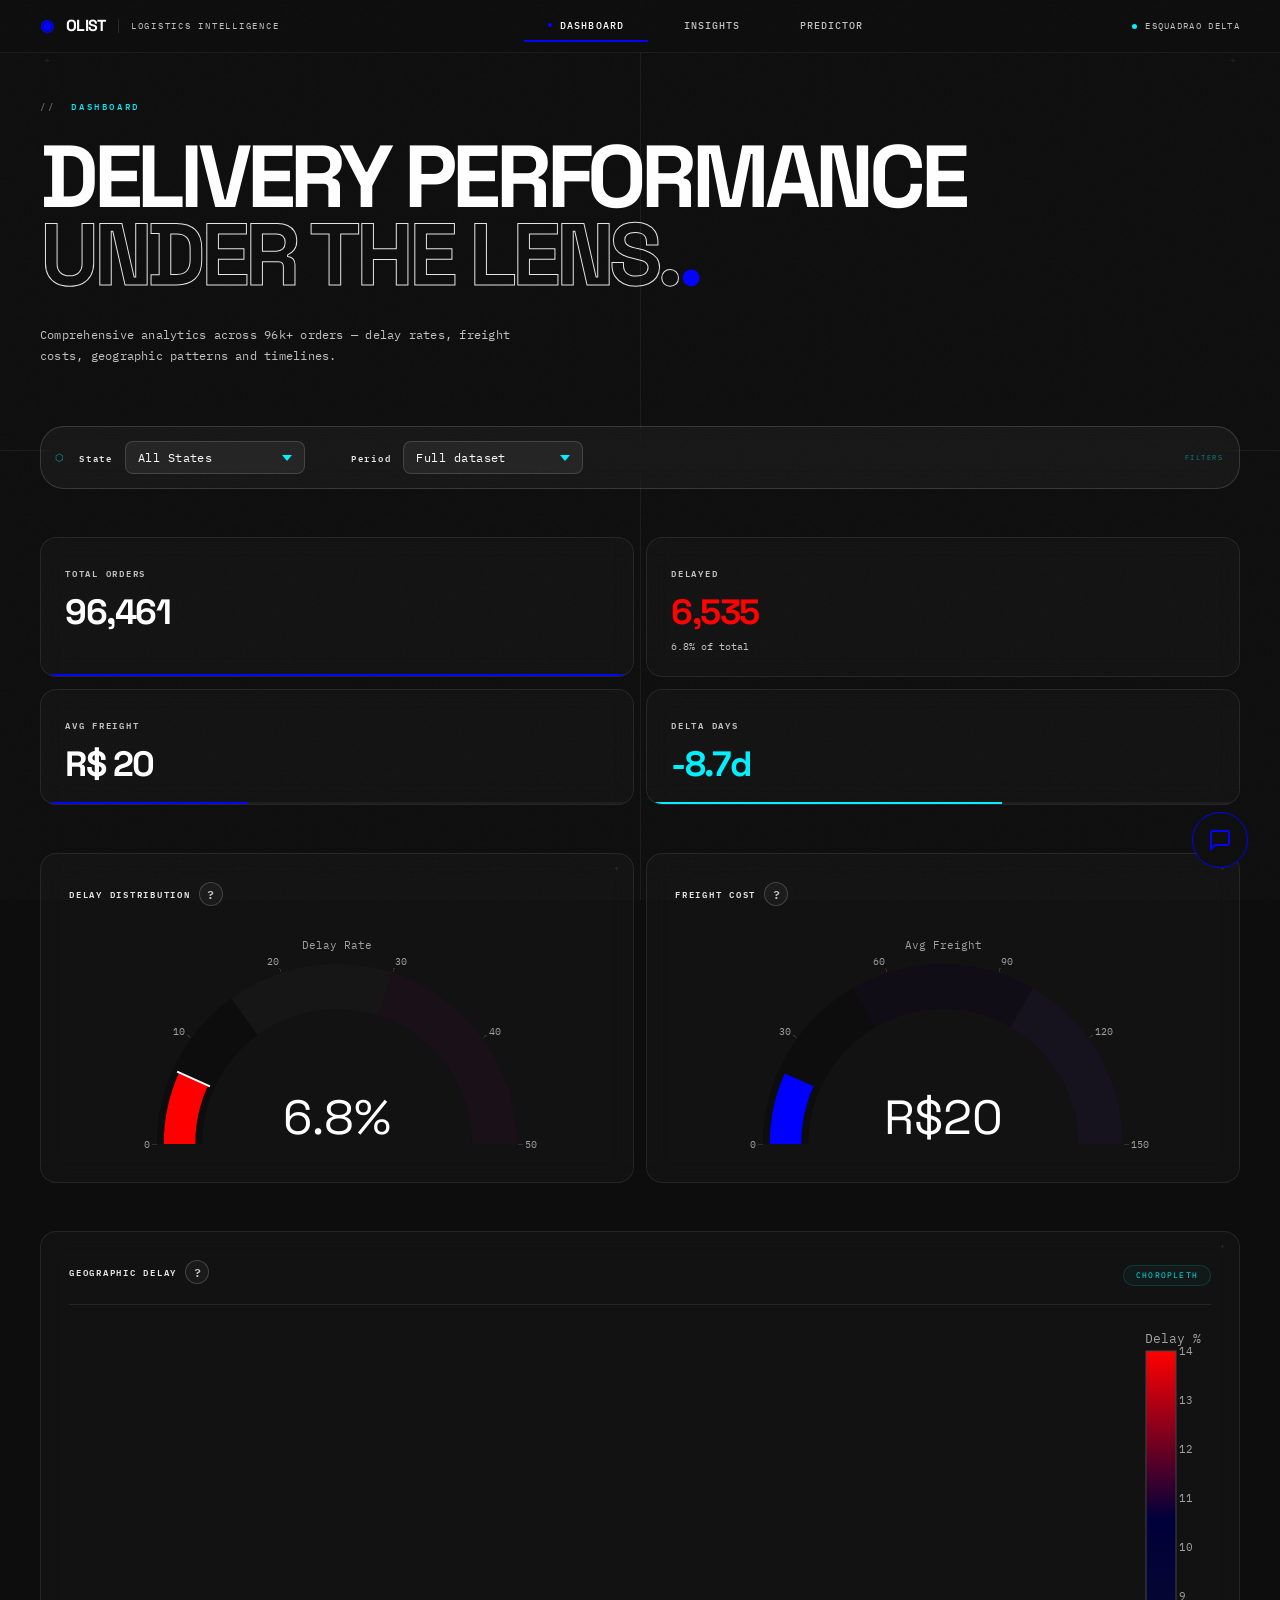
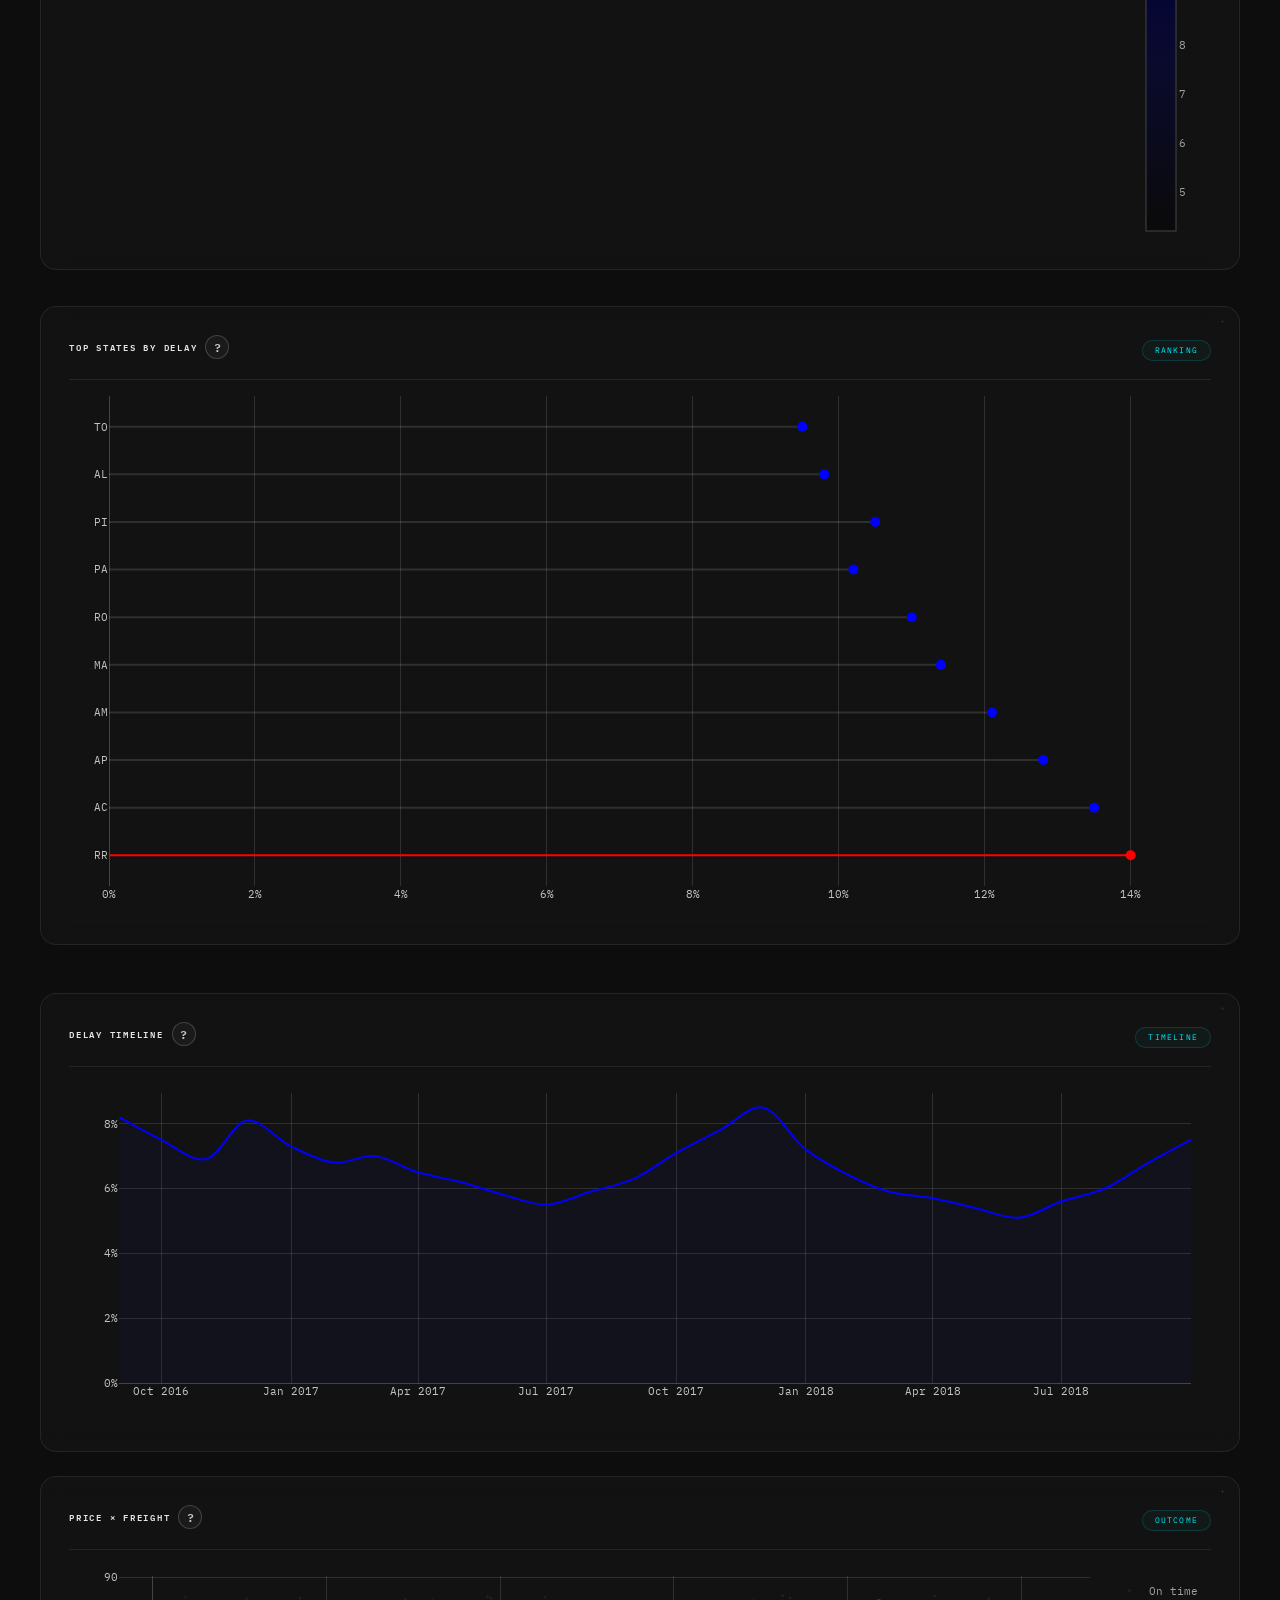
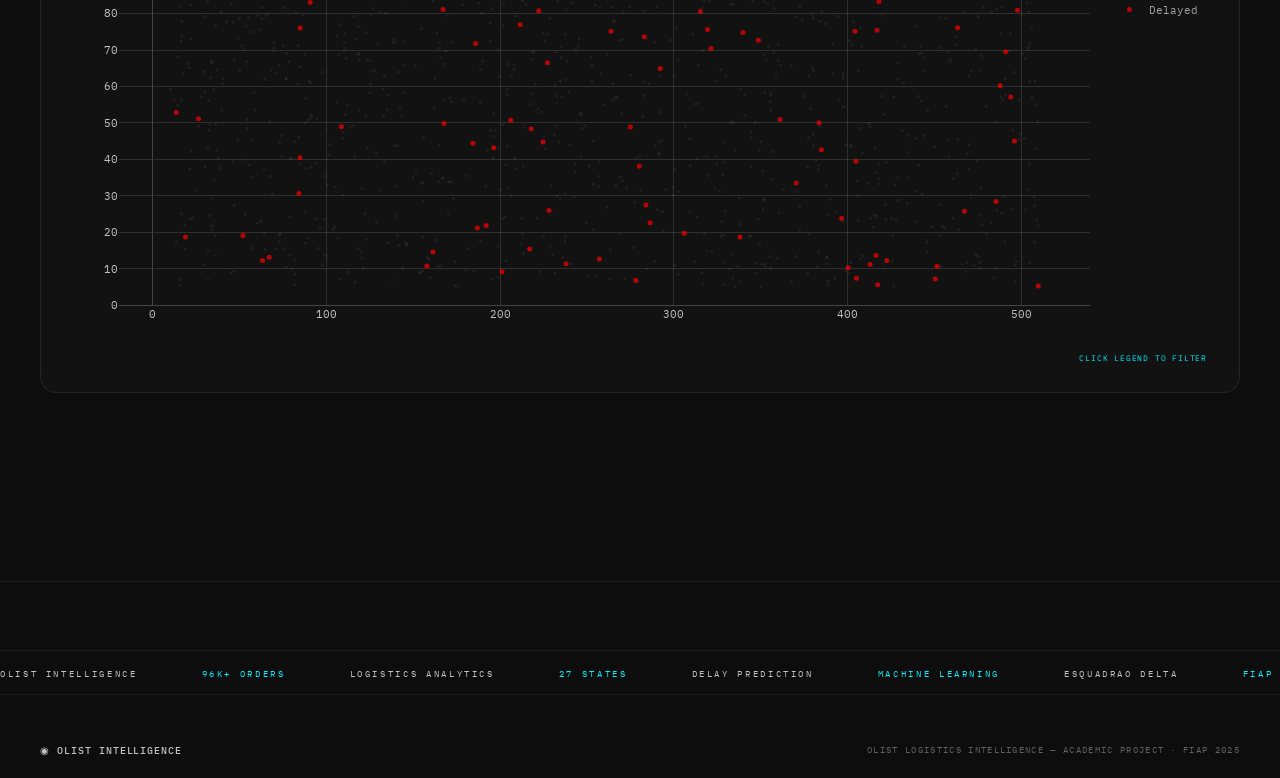
==== frontend/index.html @ 812ac3be "feat(frontend): predictor layout 1fr/1fr, chart overlay fix, custom dropdowns, recommendations full-" ====
<!DOCTYPE html>
<html lang="pt-BR">
<head>
    <meta charset="UTF-8">
    <meta name="viewport" content="width=device-width, initial-scale=1.0">
    <title data-i18n="title">Olist — Logistics Intelligence</title>
    <link rel="preconnect" href="https://fonts.googleapis.com">
    <link rel="preconnect" href="https://fonts.gstatic.com" crossorigin>
    <link href="https://fonts.googleapis.com/css2?family=Space+Grotesk:wght@300;400;500;600;700&family=IBM+Plex+Mono:ital,wght@0,300;0,400;0,500;0,600;1,400&display=swap" rel="stylesheet">
    <link rel="stylesheet" href="css/style.css">
    <script src="https://cdn.plot.ly/plotly-2.35.0.min.js"></script>
</head>
<body>

    <!-- Keita Yamada — Grain Overlay -->
    <div class="grain-overlay"></div>

    <!-- Keita Yamada — Visible Grid Lines -->
    <div class="ky-grid-lines"></div>
    <div class="ky-vline-left"></div>
    <div class="ky-vline-right"></div>
    <span class="ky-cross ky-cross--tl">+</span>
    <span class="ky-cross ky-cross--tr">+</span>
    <span class="ky-cross ky-cross--bl">+</span>
    <span class="ky-cross ky-cross--br">+</span>

    <!-- Keita Yamada — FUI Metadata -->
    <div class="fui-corner fui-corner--tl">[PROJ_ID: OLIST-2025]</div>
    <div class="fui-corner fui-corner--tr" id="fui-clock">00:00:00 UTC</div>
    <div class="fui-corner fui-corner--bl">-23.5505 / -46.6333</div>
    <div class="fui-corner fui-corner--br">V1.0.0 — FIAP</div>

    <!-- Navigation -->
    <nav id="top-nav">
        <div class="nav-inner">
            <div class="nav-brand">
                <span class="brand-logo">◉</span>
                <span class="brand-name">Olist</span>
                <span class="brand-divider"></span>
                <span class="brand-sub" data-i18n="nav.subtitle">Logistics Intelligence</span>
            </div>
            <div class="nav-tabs">
                <button class="nav-tab active" data-tab="dashboard">
                    <span class="tab-dot"></span><span data-i18n="nav.dashboard">Dashboard</span>
                </button>
                <button class="nav-tab" data-tab="insights">
                    <span class="tab-dot"></span><span data-i18n="nav.insights">Insights</span>
                </button>
                <button class="nav-tab" data-tab="predictor">
                    <span class="tab-dot"></span><span data-i18n="nav.predictor">Predictor</span>
                </button>
            </div>
            <div class="nav-status">
                <span class="status-dot"></span>
                <span class="status-text">Esquadrao Delta</span>
            </div>
        </div>
    </nav>

    <!-- Main Content -->
    <main id="main-content">

        <!-- ═══════════════════════════════════════════════════════════ -->
        <!-- TAB 1: DASHBOARD                                          -->
        <!-- ═══════════════════════════════════════════════════════════ -->
        <section id="tab-dashboard" class="page active">

            <!-- Hero -->
            <div class="hero reveal">
                <div class="hero-label" data-i18n="dash.heroLabel">REAL-TIME OVERVIEW</div>
                <h1 class="hero-title">
                    <span class="hero-line" data-i18n="dash.heroLine1">Logistics</span>
                    <span class="hero-line hero-accent"><span data-i18n="dash.heroLine2">Overview</span><span class="hero-dot">.</span></span>
                </h1>
                <p class="hero-sub" data-i18n="dash.heroSub">Historical performance across all operations — 96k+ orders analyzed.</p>
            </div>

            <!-- Filter Bar -->
            <div class="glass-bar reveal" style="animation-delay:0.15s">
                <div class="filter-item">
                    <label data-i18n="dash.filterState">STATE</label>
                    <select id="dash-state-filter">
                        <option value="" data-i18n="dash.allStates">All states</option>
                        <option value="AC">AC</option><option value="AL">AL</option>
                        <option value="AM">AM</option><option value="AP">AP</option>
                        <option value="BA">BA</option><option value="CE">CE</option>
                        <option value="DF">DF</option><option value="ES">ES</option>
                        <option value="GO">GO</option><option value="MA">MA</option>
                        <option value="MG">MG</option><option value="MS">MS</option>
                        <option value="MT">MT</option><option value="PA">PA</option>
                        <option value="PB">PB</option><option value="PE">PE</option>
                        <option value="PI">PI</option><option value="PR">PR</option>
                        <option value="RJ">RJ</option><option value="RN">RN</option>
                        <option value="RO">RO</option><option value="RR">RR</option>
                        <option value="RS">RS</option><option value="SC">SC</option>
                        <option value="SE">SE</option><option value="SP">SP</option>
                        <option value="TO">TO</option>
                    </select>
                </div>
                <div class="filter-item">
                    <label data-i18n="dash.filterPeriod">PERIOD</label>
                    <select id="dash-period-filter">
                        <option value="all" data-i18n="dash.fullDataset">Full dataset</option>
                        <option value="2017">2017</option>
                        <option value="2018">2018</option>
                    </select>
                </div>
            </div>

            <!-- KPI Grid -->
            <div class="kpi-grid reveal" style="animation-delay:0.25s">
                <div class="kpi-card glass-card">
                    <div class="kpi-label" data-i18n="dash.kpiOrders">Total Orders</div>
                    <div class="kpi-value" id="kpi-orders">—</div>
                    <div class="kpi-bar"><div class="kpi-bar-fill" style="width:100%"></div></div>
                </div>
                <div class="kpi-card glass-card">
                    <div class="kpi-label" data-i18n="dash.kpiDelayed">Delayed</div>
                    <div class="kpi-value kpi-alert" id="kpi-delayed">—</div>
                    <div class="kpi-delta" id="kpi-delayed-pct"></div>
                </div>
                <div class="kpi-card glass-card">
                    <div class="kpi-label" data-i18n="dash.kpiFreight">Avg Freight</div>
                    <div class="kpi-value" id="kpi-freight">—</div>
                    <div class="kpi-bar"><div class="kpi-bar-fill" style="width:35%"></div></div>
                </div>
                <div class="kpi-card glass-card">
                    <div class="kpi-label" data-i18n="dash.kpiDelta">Deadline Delta</div>
                    <div class="kpi-value kpi-positive" id="kpi-delta">—</div>
                    <div class="kpi-bar"><div class="kpi-bar-fill kpi-bar-green" style="width:60%"></div></div>
                </div>
            </div>

            <!-- Gauges -->
            <div class="grid-2 reveal" style="animation-delay:0.35s">
                <div class="glass-card chart-card">
                    <div class="chart-label" data-i18n="dash.chartDelay">DELAY RATE</div>
                    <div id="dash-gauge-delay"></div>
                </div>
                <div class="glass-card chart-card">
                    <div class="chart-label" data-i18n="dash.chartFreight">AVG FREIGHT</div>
                    <div id="dash-gauge-freight"></div>
                </div>
            </div>

            <!-- Map + Ranking -->
            <div class="grid-asymmetric reveal">
                <div class="glass-card chart-card">
                    <div class="chart-header">
                        <div class="chart-label" data-i18n="dash.chartGeo">GEOGRAPHIC DISTRIBUTION</div>
                        <div class="chart-tag" data-i18n="dash.tagChoropleth">Choropleth</div>
                    </div>
                    <div id="dash-map"></div>
                </div>
                <div class="glass-card chart-card">
                    <div class="chart-header">
                        <div class="chart-label" data-i18n="dash.chartTopStates">TOP DELAY STATES</div>
                        <div class="chart-tag" data-i18n="dash.tagRanking">Ranking</div>
                    </div>
                    <div id="dash-rank"></div>
                </div>
            </div>

            <!-- Timeline -->
            <div class="glass-card chart-card reveal">
                <div class="chart-header">
                    <div class="chart-label" data-i18n="dash.chartTimeline">DELAY RATE OVER TIME</div>
                    <div class="chart-tag" data-i18n="dash.tagTimeline">Timeline</div>
                </div>
                <div id="dash-timeline"></div>
            </div>

            <!-- Scatter -->
            <div class="glass-card chart-card reveal">
                <div class="chart-header">
                    <div class="chart-label" data-i18n="dash.chartScatter">PRICE VS FREIGHT</div>
                    <div class="chart-tag" data-i18n="dash.tagOutcome">Colored by outcome</div>
                </div>
                <div id="dash-scatter"></div>
            </div>

        </section>

        <!-- ═══════════════════════════════════════════════════════════ -->
        <!-- TAB 2: INSIGHTS                                           -->
        <!-- ═══════════════════════════════════════════════════════════ -->
        <section id="tab-insights" class="page">

            <div class="hero reveal">
                <div class="hero-label" data-i18n="ins.heroLabel">DATA-DRIVEN INTELLIGENCE</div>
                <h1 class="hero-title">
                    <span class="hero-line" data-i18n="ins.heroLine1">Strategic</span>
                    <span class="hero-line hero-accent"><span data-i18n="ins.heroLine2">Insights</span><span class="hero-dot">.</span></span>
                </h1>
                <p class="hero-sub" data-i18n="ins.heroSub">Patterns extracted from 100k+ orders across all Brazilian states.</p>
            </div>

            <!-- Section 01 — Interstate Routes -->
            <div class="insight-section reveal">
                <div class="section-side">
                    <span class="vertical-label" data-i18n="ins.labelInterstate">INTERSTATE</span>
                    <span class="section-num">01</span>
                </div>
                <div class="section-body">
                    <h2 class="section-title" data-i18n="ins.titleInterstate">Interstate Routes</h2>
                    <div class="insight-split">
                        <div class="insight-text">
                            <div class="stat-block">
                                <div class="stat-big" id="ins-inter-rate">—</div>
                                <div class="stat-caption" data-i18n="ins.captionInterstate">Interstate delay rate</div>
                            </div>
                            <p class="editorial" id="ins-inter-text">
                                Orders crossing state borders show significantly higher delay rates.
                                The distance and complexity of multi-state logistics drives this gap.
                            </p>
                        </div>
                        <div class="insight-chart">
                            <div id="ins-donut-chart"></div>
                        </div>
                    </div>
                </div>
            </div>

            <div class="section-divider"></div>

            <!-- Section 02 — Critical Categories -->
            <div class="insight-section reveal">
                <div class="section-side">
                    <span class="vertical-label" data-i18n="ins.labelCategories">CATEGORIES</span>
                    <span class="section-num">02</span>
                </div>
                <div class="section-body">
                    <h2 class="section-title" data-i18n="ins.titleCategories">Critical Categories</h2>
                    <div class="insight-split reverse">
                        <div class="insight-chart wide">
                            <div id="ins-treemap-chart"></div>
                        </div>
                        <div class="insight-text">
                            <p class="editorial" id="ins-cat-text">
                                Categories sized by volume, colored by delay severity.
                                Heavier and bulkier products dominate the high-risk zone.
                            </p>
                        </div>
                    </div>
                </div>
            </div>

            <div class="section-divider"></div>

            <!-- Section 03 — Seller Bottleneck -->
            <div class="insight-section reveal">
                <div class="section-side">
                    <span class="vertical-label" data-i18n="ins.labelSellers">SELLERS</span>
                    <span class="section-num">03</span>
                </div>
                <div class="section-body">
                    <h2 class="section-title" data-i18n="ins.titleSellers">Seller Bottleneck</h2>
                    <p class="editorial" data-i18n="ins.sellerText" style="margin-bottom:2rem">
                        Distribution of seller shipping speed, split by delivery outcome.
                        The violin shape reveals the full density — not just averages.
                    </p>
                    <div class="glass-card chart-card">
                        <div id="ins-violin-chart"></div>
                    </div>
                </div>
            </div>

            <div class="section-divider"></div>

            <!-- Section 04 — Freight Economics -->
            <div class="insight-section reveal">
                <div class="section-side">
                    <span class="vertical-label" data-i18n="ins.labelFreight">FREIGHT</span>
                    <span class="section-num">04</span>
                </div>
                <div class="section-body">
                    <h2 class="section-title" data-i18n="ins.titleFreight">Freight Economics</h2>
                    <p class="editorial" data-i18n="ins.freightText" style="margin-bottom:2rem">
                        How price-to-freight ratio relates to delay outcomes.
                        Each dot is an order — highlighted dots were delayed.
                    </p>
                    <div class="glass-card chart-card">
                        <div id="ins-freight-scatter"></div>
                    </div>
                </div>
            </div>

        </section>

        <!-- ═══════════════════════════════════════════════════════════ -->
        <!-- TAB 3: PREDICTOR                                          -->
        <!-- ═══════════════════════════════════════════════════════════ -->
        <section id="tab-predictor" class="page">

            <div class="hero reveal">
                <div class="hero-label" data-i18n="pred.heroLabel">AI-POWERED SIMULATION</div>
                <h1 class="hero-title">
                    <span class="hero-line" data-i18n="pred.heroLine1">Risk</span>
                    <span class="hero-line hero-accent"><span data-i18n="pred.heroLine2">Predictor</span><span class="hero-dot">.</span></span>
                </h1>
                <p class="hero-sub" data-i18n="pred.heroSub">Simulate a new order and assess delay probability in real time.</p>
            </div>

            <div class="predictor-layout reveal">
                <!-- Form Panel -->
                <div class="glass-card predictor-form">
                    <div class="form-header">
                        <span class="form-header-dot"></span>
                        <span data-i18n="pred.parameters">Parameters</span>
                    </div>

                    <div class="form-group-label" data-i18n="pred.route">Route</div>
                    <div class="form-row">
                        <div class="form-field">
                            <label class="field-label" data-i18n="pred.origin">Origin</label>
                            <select id="pred-origin">
                                <option value="AC">AC</option><option value="AL">AL</option>
                                <option value="AM">AM</option><option value="AP">AP</option>
                                <option value="BA">BA</option><option value="CE">CE</option>
                                <option value="DF">DF</option><option value="ES">ES</option>
                                <option value="GO">GO</option><option value="MA">MA</option>
                                <option value="MG">MG</option><option value="MS">MS</option>
                                <option value="MT">MT</option><option value="PA">PA</option>
                                <option value="PB">PB</option><option value="PE">PE</option>
                                <option value="PI">PI</option><option value="PR">PR</option>
                                <option value="RJ">RJ</option><option value="RN">RN</option>
                                <option value="RO">RO</option><option value="RR">RR</option>
                                <option value="RS">RS</option><option value="SC">SC</option>
                                <option value="SE">SE</option><option value="SP" selected>SP</option>
                                <option value="TO">TO</option>
                            </select>
                        </div>
                        <div class="form-field">
                            <label class="field-label" data-i18n="pred.destination">Destination</label>
                            <select id="pred-dest">
                                <option value="AC">AC</option><option value="AL">AL</option>
                                <option value="AM">AM</option><option value="AP">AP</option>
                                <option value="BA">BA</option><option value="CE">CE</option>
                                <option value="DF">DF</option><option value="ES">ES</option>
                                <option value="GO">GO</option><option value="MA">MA</option>
                                <option value="MG">MG</option><option value="MS">MS</option>
                                <option value="MT">MT</option><option value="PA">PA</option>
                                <option value="PB">PB</option><option value="PE">PE</option>
                                <option value="PI">PI</option><option value="PR">PR</option>
                                <option value="RJ" selected>RJ</option><option value="RN">RN</option>
                                <option value="RO">RO</option><option value="RR">RR</option>
                                <option value="RS">RS</option><option value="SC">SC</option>
                                <option value="SE">SE</option><option value="SP">SP</option>
                                <option value="TO">TO</option>
                            </select>
                        </div>
                    </div>

                    <div class="form-group-label" data-i18n="pred.product" style="margin-top:1.5rem">Product</div>
                    <div class="form-row">
                        <div class="form-field">
                            <label class="field-label" data-i18n="pred.weight">Weight (g)</label>
                            <input type="number" id="pred-weight" value="500" min="0" step="100">
                        </div>
                        <div class="form-field">
                            <label class="field-label" data-i18n="pred.price">Price (R$)</label>
                            <input type="number" id="pred-price" value="100" min="0" step="10">
                        </div>
                    </div>
                    <div class="form-row">
                        <div class="form-field">
                            <label class="field-label" data-i18n="pred.volume">Volume (cm³)</label>
                            <input type="number" id="pred-volume" value="1000" min="0" step="500">
                        </div>
                        <div class="form-field">
                            <label class="field-label" data-i18n="pred.freight">Freight (R$)</label>
                            <input type="number" id="pred-freight" value="25" min="0" step="5">
                        </div>
                    </div>

                    <div class="form-group-label" data-i18n="pred.operations" style="margin-top:1.5rem">Operations</div>
                    <div class="form-field">
                        <label class="field-label" data-i18n-html="pred.sellerDays">Seller shipping days: <span class="field-val" id="seller-days-val">3</span></label>
                        <input type="range" id="pred-seller-days" min="0" max="15" value="3" step="1" class="cw-range">
                    </div>
                    <div class="form-field">
                        <label class="field-label" data-i18n-html="pred.purchaseDay">Purchase day: <span class="field-val" id="purchase-day-val">Mon</span></label>
                        <input type="range" id="pred-day" min="0" max="6" value="0" step="1" class="cw-range">
                    </div>

                    <button id="pred-submit" class="btn-lime" data-i18n="pred.submit">Run Simulation →</button>
                </div>

                <!-- Result Panel -->
                <div id="pred-result" class="predictor-result">
                    <div class="waiting">
                        <div class="waiting-ring">
                            <svg viewBox="0 0 100 100">
                                <circle cx="50" cy="50" r="45" fill="none" stroke="rgba(0,0,255,0.08)" stroke-width="1"/>
                                <circle cx="50" cy="50" r="35" fill="none" stroke="rgba(0,0,255,0.05)" stroke-width="0.5"/>
                                <circle cx="50" cy="50" r="25" fill="none" stroke="rgba(0,0,255,0.03)" stroke-width="0.5"/>
                            </svg>
                            <span class="waiting-glyph">?</span>
                        </div>
                        <div class="waiting-text" data-i18n="pred.waiting">Awaiting parameters</div>
                    </div>
                </div>
            </div>

            <!-- Recommendations (full width, below form + charts) -->
            <div id="pred-recommendations" class="predictor-recs reveal" style="display:none"></div>

        </section>

    </main>

    <!-- Footer -->
    <footer class="site-footer">
        <!-- Marquee -->
        <div class="ky-marquee">
            <div class="ky-marquee-track">
                <span>Olist Intelligence</span>
                <span class="ky-mx-accent">96K+ Orders</span>
                <span>Logistics Analytics</span>
                <span class="ky-mx-accent">27 States</span>
                <span>Delay Prediction</span>
                <span class="ky-mx-accent">Machine Learning</span>
                <span>Esquadrao Delta</span>
                <span class="ky-mx-accent">FIAP 2025</span>
                <span>Olist Intelligence</span>
                <span class="ky-mx-accent">96K+ Orders</span>
                <span>Logistics Analytics</span>
                <span class="ky-mx-accent">27 States</span>
                <span>Delay Prediction</span>
                <span class="ky-mx-accent">Machine Learning</span>
                <span>Esquadrao Delta</span>
                <span class="ky-mx-accent">FIAP 2025</span>
            </div>
        </div>
        <div class="footer-inner">
            <span class="footer-brand">◉ Olist Intelligence</span>
            <span class="footer-text" data-i18n="footer.text">Esquadrao Delta — CloudWalk Data Challenge</span>
        </div>
    </footer>

    <!-- Chatbot -->
    <button id="chat-fab" aria-label="Open chat">
        <svg width="24" height="24" viewBox="0 0 24 24" fill="none" stroke="currentColor" stroke-width="2" stroke-linecap="square">
            <path d="M21 15a2 2 0 0 1-2 2H7l-4 4V5a2 2 0 0 1 2-2h14a2 2 0 0 1 2 2z"/>
        </svg>
    </button>

    <div id="chat-overlay" class="chat-overlay chat-hidden">
        <div class="chat-panel">
            <div class="chat-header">
                <div class="chat-header-left">
                    <span class="chat-header-dot"></span>
                    <span class="chat-header-title" data-i18n="chat.title">OLIST AI</span>
                    <span class="chat-header-status" data-i18n="chat.status">// online</span>
                </div>
                <div class="chat-header-actions">
                    <button id="chat-expand" class="chat-btn" aria-label="Expand" title="Expand">
                        <svg width="16" height="16" viewBox="0 0 16 16" fill="none" stroke="currentColor" stroke-width="1.5" stroke-linecap="square">
                            <path d="M2 2h5M2 2v5M14 14h-5M14 14v-5"/>
                        </svg>
                    </button>
                    <button id="chat-minimize" class="chat-btn chat-btn--hide" aria-label="Minimize" title="Minimize">
                        <svg width="16" height="16" viewBox="0 0 16 16" fill="none" stroke="currentColor" stroke-width="1.5" stroke-linecap="square">
                            <path d="M7 2L2 2 2 7M9 14l5 0 0-5"/>
                        </svg>
                    </button>
                    <button id="chat-close" class="chat-btn" aria-label="Close">
                        <svg width="16" height="16" viewBox="0 0 16 16" fill="none" stroke="currentColor" stroke-width="1.5" stroke-linecap="square">
                            <path d="M4 4l8 8M12 4l-8 8"/>
                        </svg>
                    </button>
                </div>
            </div>
            <div class="chat-messages" id="chat-messages">
                <div class="chat-msg chat-msg--system">
                    <span class="chat-msg-meta">[SYS 00:00:01]</span>
                    <p data-i18n="chat.sysConnect">Connection established. OLIST AI v1.0 ready.</p>
                </div>
                <div class="chat-msg chat-msg--bot">
                    <span class="chat-msg-meta">[AI 00:00:02]</span>
                    <p data-i18n="chat.welcome">Welcome to Olist Logistics Intelligence. I can help you analyze delivery patterns, predict delays, and optimize freight routes. What would you like to explore?</p>
                </div>
                <div class="chat-msg chat-msg--user">
                    <span class="chat-msg-meta">[USR 00:01:15]</span>
                    <p data-i18n="chat.mockQ1">Which states have the highest delay rates?</p>
                </div>
                <div class="chat-msg chat-msg--bot">
                    <span class="chat-msg-meta">[AI 00:01:16]</span>
                    <p data-i18n-html="chat.mockA1">Based on the current dataset, the top 3 states by delay rate are:<br><strong>RR</strong> — 14.0%<br><strong>AC</strong> — 13.5%<br><strong>AP</strong> — 12.8%<br><br>Northern region states consistently show higher delay rates due to longer distances and limited logistics infrastructure.</p>
                </div>
                <div class="chat-msg chat-msg--user">
                    <span class="chat-msg-meta">[USR 00:02:40]</span>
                    <p data-i18n="chat.mockQ2">What about interstate vs intrastate deliveries?</p>
                </div>
                <div class="chat-msg chat-msg--bot">
                    <span class="chat-msg-meta">[AI 00:02:41]</span>
                    <p data-i18n-html="chat.mockA2">Interstate deliveries show a significantly higher delay rate of <strong>9.4%</strong> compared to <strong>5.1%</strong> for intrastate. The freight-to-price ratio is the strongest predictive feature for interstate delays.</p>
                </div>
            </div>
            <div class="chat-input-area">
                <input type="text" id="chat-input" class="chat-input" data-i18n-placeholder="chat.placeholder" placeholder="Type a message..." autocomplete="off">
                <button id="chat-send" class="chat-send" aria-label="Send">
                    <svg width="18" height="18" viewBox="0 0 24 24" fill="none" stroke="currentColor" stroke-width="2" stroke-linecap="square">
                        <path d="M22 2L11 13M22 2l-7 20-4-9-9-4z"/>
                    </svg>
                </button>
            </div>
        </div>
    </div>

    <!-- Chart Help Overlay (left panel) -->
    <div id="chart-help-overlay" class="chart-help-overlay chart-help-hidden">
        <div class="chart-help-panel">
            <div class="chart-help-header">
                <span class="chart-help-title" id="chart-help-title">CHART PREVIEW</span>
                <button id="chart-help-close" class="chart-help-close" aria-label="Close">
                    <svg width="16" height="16" viewBox="0 0 16 16" fill="none" stroke="currentColor" stroke-width="1.5" stroke-linecap="square">
                        <path d="M4 4l8 8M12 4l-8 8"/>
                    </svg>
                </button>
            </div>
            <div class="chart-help-body" id="chart-help-body"></div>
        </div>
    </div>

    <script src="js/cursor.js"></script>
    <script src="js/script.js"></script>
    <script src="js/chat.js"></script>
</body>
</html>
---- frontend/css/style.css ----
/*
 * OLIST — Logistics Intelligence
 * Design: Keita Yamada × CloudWalk blend
 * Deep black · Obake Blue #0000FF · Neon Cyan #00F0FF · Punch Red #FF0000
 * Grain textures · Visible grids · Massive typography · FUI metadata
 * Softened with CloudWalk glassmorphism, pill shapes & subtle shadows
 */

@import url('https://fonts.googleapis.com/css2?family=Space+Grotesk:wght@300;400;500;600;700&family=IBM+Plex+Mono:ital,wght@0,300;0,400;0,500;0,600;1,400&display=swap');

/* ── Tokens ──────────────────────────────────────────────────────────── */

:root {
    --bg: #0D0D0D;
    --surface: #111111;
    --elevated: #1a1a1a;
    --elevated-2: #222222;
    --border: rgba(255, 255, 255, 0.08);
    --border-hover: rgba(255, 255, 255, 0.18);
    --grid-line: rgba(255, 255, 255, 0.06);

    --white: #FFFFFF;
    --off-white: #E6E6E6;
    --gray: #CCCCCC;
    --muted: rgba(255, 255, 255, 0.75);
    --dim: rgba(255, 255, 255, 0.60);
    --subdued: rgba(255, 255, 255, 0.40);
    --faint: rgba(255, 255, 255, 0.12);
    --ghost: rgba(255, 255, 255, 0.04);

    --accent: #0000FF;
    --accent-glow: rgba(0, 0, 255, 0.15);
    --accent-dim: rgba(0, 0, 255, 0.06);
    --cyan: #00F0FF;
    --cyan-glow: rgba(0, 240, 255, 0.12);
    --alert: #FF0000;
    --alert-glow: rgba(255, 0, 0, 0.10);

    --font-display: 'Space Grotesk', sans-serif;
    --font-mono: 'IBM Plex Mono', monospace;

    --ease: cubic-bezier(.4, .0, .2, 1);
    --ease-out: cubic-bezier(.16, 1, .3, 1);

    --radius-sm: 8px;
    --radius-md: 16px;
    --radius-lg: 24px;
    --radius-pill: 50px;
}

/* ── Reset ───────────────────────────────────────────────────────────── */

*, *::before, *::after { margin: 0; padding: 0; box-sizing: border-box; }

::selection { background: var(--accent); color: var(--white); }

::-webkit-scrollbar { width: 4px; height: 4px; }
::-webkit-scrollbar-track { background: var(--bg); }
::-webkit-scrollbar-thumb { background: var(--faint); }
::-webkit-scrollbar-thumb:hover { background: var(--dim); }

html { scroll-behavior: smooth; overflow-x: hidden; }

body {
    font-family: var(--font-mono);
    font-size: 14px;
    font-weight: 400;
    color: var(--muted);
    background: var(--bg);
    line-height: 1.6;
    -webkit-font-smoothing: antialiased;
    -moz-osx-font-smoothing: grayscale;
    overflow-x: hidden;
    cursor: none;
}

a, button, select, input { cursor: none; }

/* ── Grain Overlay ───────────────────────────────────────────────────── */

.grain-overlay {
    position: fixed;
    inset: 0;
    z-index: 9998;
    pointer-events: none;
    opacity: 0.035;
    background-image: url("data:image/svg+xml,%3Csvg viewBox='0 0 256 256' xmlns='http://www.w3.org/2000/svg'%3E%3Cfilter id='noise'%3E%3CfeTurbulence type='fractalNoise' baseFrequency='0.9' numOctaves='4' stitchTiles='stitch'/%3E%3C/filter%3E%3Crect width='100%25' height='100%25' filter='url(%23noise)'/%3E%3C/svg%3E");
    background-repeat: repeat;
    background-size: 256px 256px;
}

/* ── Visible Grid System ─────────────────────────────────────────────── */

.ky-grid-lines {
    position: fixed;
    inset: 0;
    z-index: 0;
    pointer-events: none;
}

.ky-grid-lines::before {
    content: '';
    position: absolute;
    left: 50%;
    top: 0;
    bottom: 0;
    width: 1px;
    background: var(--grid-line);
}

.ky-grid-lines::after {
    content: '';
    position: absolute;
    top: 50vh;
    left: 0;
    right: 0;
    height: 1px;
    background: var(--grid-line);
}

.ky-vline-left {
    position: fixed;
    left: 4rem;
    top: 0;
    bottom: 0;
    width: 1px;
    background: var(--grid-line);
    pointer-events: none;
    z-index: 0;
}

.ky-vline-right {
    position: fixed;
    right: 4rem;
    top: 0;
    bottom: 0;
    width: 1px;
    background: var(--grid-line);
    pointer-events: none;
    z-index: 0;
}

/* Grid intersection markers */
.ky-cross {
    position: fixed;
    font-family: var(--font-mono);
    font-size: 10px;
    color: rgba(255,255,255,0.08);
    pointer-events: none;
    z-index: 0;
    line-height: 1;
}

.ky-cross--tl { top: 56px; left: calc(4rem - 4px); }
.ky-cross--tr { top: 56px; right: calc(4rem - 4px); }
.ky-cross--bl { bottom: 24px; left: calc(4rem - 4px); }
.ky-cross--br { bottom: 24px; right: calc(4rem - 4px); }

/* ── FUI Metadata ────────────────────────────────────────────────────── */

.fui-corner {
    position: fixed;
    font-family: var(--font-mono);
    font-size: 9px;
    letter-spacing: 0.15em;
    color: rgba(255,255,255,0.12);
    text-transform: uppercase;
    pointer-events: none;
    z-index: 10;
}

.fui-corner--tl {
    top: 80px;
    left: 16px;
    writing-mode: vertical-rl;
    text-orientation: mixed;
}

.fui-corner--tr {
    top: 80px;
    right: 16px;
    writing-mode: vertical-rl;
    text-orientation: mixed;
    text-align: right;
}

.fui-corner--bl {
    bottom: 16px;
    left: 16px;
}

.fui-corner--br {
    bottom: 16px;
    right: 16px;
    text-align: right;
}

/* ── Marquee ─────────────────────────────────────────────────────────── */

.ky-marquee {
    position: relative;
    overflow: hidden;
    border-top: 1px solid var(--grid-line);
    border-bottom: 1px solid var(--grid-line);
    padding: 10px 0;
    margin: 48px 0;
    white-space: nowrap;
}

.ky-marquee-track {
    display: inline-flex;
    animation: marqueeScroll 30s linear infinite;
    gap: 4rem;
}

.ky-marquee-track span {
    font-family: var(--font-mono);
    font-size: 0.55rem;
    letter-spacing: 0.3em;
    text-transform: uppercase;
    color: var(--muted);
}

.ky-marquee-track .ky-mx-accent {
    color: var(--cyan);
}

@keyframes marqueeScroll {
    from { transform: translateX(0); }
    to { transform: translateX(-50%); }
}

/* ── Animations ──────────────────────────────────────────────────────── */

@keyframes fadeUp {
    from { opacity: 0; transform: translateY(40px); }
    to   { opacity: 1; transform: translateY(0); }
}

@keyframes fadeIn {
    from { opacity: 0; }
    to   { opacity: 1; }
}

@keyframes pulse {
    0%, 100% { opacity: 1; }
    50% { opacity: 0.3; }
}

@keyframes glitchJitter {
    0%   { transform: translateX(0); }
    20%  { transform: translateX(-2px); }
    40%  { transform: translateX(2px); }
    60%  { transform: translateX(-1px); }
    80%  { transform: translateX(1px); }
    100% { transform: translateX(0); }
}

@keyframes dotPulse {
    0%, 100% { box-shadow: 0 0 0 0 var(--cyan-glow); }
    50% { box-shadow: 0 0 0 6px transparent; }
}

.reveal {
    animation: fadeUp 0.7s var(--ease-out) backwards;
}

/* ── Navigation ──────────────────────────────────────────────────────── */

#top-nav {
    position: fixed;
    top: 0; left: 0; right: 0;
    z-index: 1000;
    background: rgba(13, 13, 13, 0.75);
    backdrop-filter: blur(16px);
    -webkit-backdrop-filter: blur(16px);
    border-bottom: 1px solid var(--grid-line);
    animation: fadeIn 1s var(--ease);
}

.nav-inner {
    display: flex;
    align-items: center;
    justify-content: space-between;
    max-width: 1600px;
    margin: 0 auto;
    padding: 0 4rem;
    height: 52px;
}

.nav-brand {
    display: flex;
    align-items: center;
    gap: 12px;
}

.brand-logo {
    color: var(--accent);
    font-size: 1rem;
    font-weight: 700;
}

.brand-name {
    font-family: var(--font-display);
    font-size: 1rem;
    font-weight: 700;
    color: var(--white);
    letter-spacing: -0.04em;
    text-transform: uppercase;
}

.brand-divider {
    width: 1px;
    height: 14px;
    background: var(--faint);
}

.brand-sub {
    font-family: var(--font-mono);
    font-size: 0.55rem;
    color: var(--muted);
    letter-spacing: 0.2em;
    text-transform: uppercase;
}

.nav-tabs {
    display: flex;
    gap: 0;
}

.nav-tab {
    display: flex;
    align-items: center;
    gap: 8px;
    padding: 8px 24px;
    border: none;
    border-bottom: 2px solid transparent;
    background: transparent;
    color: var(--muted);
    font-family: var(--font-mono);
    font-size: 0.65rem;
    font-weight: 500;
    letter-spacing: 0.1em;
    text-transform: uppercase;
    transition: all 0.25s var(--ease);
    border-radius: var(--radius-sm) var(--radius-sm) 0 0;
}

.tab-dot {
    width: 4px; height: 4px;
    border-radius: 50%;
    background: transparent;
    transition: all 0.25s var(--ease);
}

.nav-tab:hover {
    color: var(--off-white);
}

.nav-tab:hover .tab-dot { background: var(--off-white); }

.nav-tab.active {
    color: var(--white);
    border-bottom-color: var(--accent);
}

.nav-tab.active .tab-dot {
    background: var(--accent);
    box-shadow: 0 0 8px var(--accent-glow);
}

.nav-status {
    display: flex;
    align-items: center;
    gap: 8px;
}

.status-dot {
    width: 5px; height: 5px;
    border-radius: 50%;
    background: var(--cyan);
    animation: dotPulse 2s var(--ease) infinite;
}

.status-text {
    font-family: var(--font-mono);
    font-size: 0.55rem;
    color: var(--muted);
    letter-spacing: 0.15em;
    text-transform: uppercase;
}

/* ── Main Content ────────────────────────────────────────────────────── */

#main-content {
    position: relative;
    z-index: 1;
    padding: 100px 4rem 6rem;
    max-width: 1600px;
    margin: 0 auto;
    min-height: 100vh;
}

.page { display: none; }
.page.active { display: block; }

/* ── Hero Typography — Massive / Broken ──────────────────────────────── */

.hero {
    margin-bottom: 80px;
    position: relative;
}

.hero-label {
    font-family: var(--font-mono);
    font-size: 0.55rem;
    font-weight: 500;
    color: var(--cyan);
    letter-spacing: 0.3em;
    text-transform: uppercase;
    margin-bottom: 24px;
    display: flex;
    align-items: center;
    gap: 16px;
}

.hero-label::before {
    content: '//';
    color: var(--subdued);
}

.hero-title {
    font-family: var(--font-display);
    font-size: clamp(4rem, 12vw, 8rem);
    font-weight: 700;
    line-height: 0.88;
    letter-spacing: -0.06em;
    text-transform: uppercase;
}

.hero-line {
    display: block;
    color: var(--white);
}

.hero-accent {
    color: var(--off-white);
    -webkit-text-stroke: 1px var(--off-white);
    -webkit-text-fill-color: transparent;
}

.hero-dot {
    -webkit-text-fill-color: var(--accent);
    -webkit-text-stroke: 0;
    color: var(--accent);
}

.hero-sub {
    font-family: var(--font-mono);
    font-size: 0.72rem;
    color: var(--muted);
    margin-top: 32px;
    max-width: 480px;
    line-height: 1.8;
    letter-spacing: 0.02em;
}

/* ── Technical Cards — Sharp Edges ───────────────────────────────────── */

.glass-card {
    background: rgba(255, 255, 255, 0.025);
    border: 1px solid var(--border);
    border-radius: var(--radius-md);
    backdrop-filter: blur(12px);
    -webkit-backdrop-filter: blur(12px);
    transition: all 0.3s var(--ease);
    position: relative;
}

.glass-card::before {
    content: '+';
    position: absolute;
    top: 8px;
    right: 12px;
    font-family: var(--font-mono);
    font-size: 8px;
    color: rgba(255,255,255,0.12);
    line-height: 1;
    padding: 2px;
}

.glass-card:hover {
    border-color: var(--border-hover);
    background: rgba(255, 255, 255, 0.04);
    box-shadow: 0 8px 32px rgba(0, 0, 0, 0.3);
}

/* ── Filter Bar ──────────────────────────────────────────────────────── */

.glass-bar {
    display: flex;
    align-items: center;
    gap: 2rem;
    padding: 14px 24px;
    background: rgba(255, 255, 255, 0.04);
    border: 1px solid rgba(255, 255, 255, 0.14);
    border-radius: var(--radius-lg);
    backdrop-filter: blur(12px);
    -webkit-backdrop-filter: blur(12px);
    margin-bottom: 48px;
    position: relative;
    z-index: 10;
}

.glass-bar::before {
    content: '⬡';
    position: absolute;
    left: 14px;
    top: 50%;
    transform: translateY(-50%);
    font-size: 0.6rem;
    color: var(--cyan);
    opacity: 0.6;
}

.glass-bar::after {
    content: 'FILTERS';
    position: absolute;
    right: 16px;
    top: 50%;
    transform: translateY(-50%);
    font-family: var(--font-mono);
    font-size: 0.45rem;
    letter-spacing: 0.2em;
    color: var(--cyan);
    opacity: 0.5;
    text-transform: uppercase;
}

.filter-item {
    display: flex;
    align-items: center;
    gap: 12px;
    padding-left: 14px;
}

.filter-item label {
    font-family: var(--font-mono);
    font-size: 0.55rem;
    font-weight: 600;
    color: var(--off-white);
    letter-spacing: 0.2em;
    white-space: nowrap;
}

.glass-bar select {
    width: 180px;
    color: var(--white);
    background: rgba(255, 255, 255, 0.06);
    border-color: rgba(255, 255, 255, 0.14);
    padding: 8px 36px 8px 12px;
    font-size: 0.72rem;
    letter-spacing: 0.04em;
}

.glass-bar select:hover {
    border-color: var(--cyan);
    background: rgba(255, 255, 255, 0.08);
}

.glass-bar select:focus {
    border-color: var(--cyan);
    background: rgba(255, 255, 255, 0.08);
    box-shadow: 0 0 0 2px rgba(0, 240, 255, 0.12);
}

/* ── KPI Grid ────────────────────────────────────────────────────────── */

.kpi-grid {
    display: grid;
    grid-template-columns: repeat(4, 1fr);
    gap: 12px;
    margin-bottom: 48px;
}

.kpi-card {
    padding: 28px 24px 22px;
    position: relative;
    overflow: hidden;
    border-radius: var(--radius-md);
    border: 1px solid var(--border);
    background: rgba(255, 255, 255, 0.025);
    backdrop-filter: blur(12px);
    -webkit-backdrop-filter: blur(12px);
    transition: all 0.3s var(--ease);
}

.kpi-card:hover {
    border-color: var(--border-hover);
    box-shadow: 0 8px 32px rgba(0, 0, 0, 0.3);
}

.kpi-card:last-child { border-right: 1px solid var(--border); }

.kpi-card::before { display: none; }

.kpi-label {
    font-family: var(--font-mono);
    font-size: 0.55rem;
    font-weight: 600;
    color: var(--muted);
    text-transform: uppercase;
    letter-spacing: 0.2em;
    margin-bottom: 14px;
}

.kpi-value {
    font-family: var(--font-display);
    font-size: 2.2rem;
    font-weight: 700;
    color: var(--white);
    letter-spacing: -0.04em;
    line-height: 1;
}

.kpi-alert { color: var(--alert); }
.kpi-positive { color: var(--cyan); }

.kpi-delta {
    font-family: var(--font-mono);
    font-size: 0.65rem;
    color: var(--muted);
    margin-top: 8px;
}

.kpi-bar {
    position: absolute;
    bottom: 0; left: 0; right: 0;
    height: 2px;
    background: var(--ghost);
}

.kpi-bar-fill {
    height: 100%;
    background: var(--accent);
    transition: width 1s var(--ease-out);
}

.kpi-bar-green {
    background: var(--cyan);
}

/* ── Chart Cards ─────────────────────────────────────────────────────── */

.chart-card {
    padding: 28px;
    margin-bottom: 24px;
}

.chart-header {
    display: flex;
    align-items: center;
    justify-content: space-between;
    margin-bottom: 16px;
    padding-bottom: 12px;
    border-bottom: 1px solid var(--border);
}

.chart-label {
    font-family: var(--font-mono);
    font-size: 0.55rem;
    font-weight: 600;
    color: var(--off-white);
    letter-spacing: 0.2em;
    text-transform: uppercase;
    margin-bottom: 8px;
    display: flex;
    align-items: center;
    gap: 0;
}

.chart-tag {
    font-family: var(--font-mono);
    font-size: 0.5rem;
    color: var(--cyan);
    letter-spacing: 0.15em;
    text-transform: uppercase;
    padding: 3px 12px;
    border: 1px solid rgba(0, 240, 255, 0.15);
    border-radius: var(--radius-pill);
    background: rgba(0, 240, 255, 0.03);
}

/* ── Grid Layouts ────────────────────────────────────────────────────── */

.grid-2 {
    display: grid;
    grid-template-columns: 1fr 1fr;
    gap: 12px;
    margin-bottom: 24px;
}

.grid-2 > .glass-card {
    border: 1px solid var(--border);
}

.grid-2 > .glass-card:last-child { border: 1px solid var(--border); }

.grid-asymmetric {
    display: grid;
    grid-template-columns: 1.8fr 1fr;
    gap: 12px;
    margin-bottom: 24px;
}

.grid-asymmetric > .glass-card {
    border: 1px solid var(--border);
}

.grid-asymmetric > .glass-card:last-child { border: 1px solid var(--border); }

/* ── Insight Sections ────────────────────────────────────────────────── */

.insight-section {
    display: flex;
    gap: 40px;
    margin-bottom: 20px;
}

.section-side {
    display: flex;
    flex-direction: column;
    align-items: center;
    justify-content: flex-start;
    padding-top: 8px;
    min-width: 40px;
}

.vertical-label {
    writing-mode: vertical-rl;
    text-orientation: mixed;
    font-family: var(--font-mono);
    font-size: 0.5rem;
    font-weight: 600;
    color: var(--muted);
    letter-spacing: 0.3em;
    text-transform: uppercase;
    margin-bottom: 20px;
}

.section-num {
    font-family: var(--font-display);
    font-size: 3.5rem;
    font-weight: 300;
    color: rgba(255,255,255,0.04);
    line-height: 1;
    letter-spacing: -0.04em;
}

.section-body { flex: 1; min-width: 0; width: 100%; }

.section-title {
    font-family: var(--font-display);
    font-size: 2rem;
    font-weight: 600;
    color: var(--white);
    letter-spacing: -0.03em;
    margin-bottom: 24px;
    text-transform: uppercase;
    display: flex;
    align-items: center;
    gap: 0;
}

.section-divider {
    height: 1px;
    background: var(--grid-line);
    margin: 60px 0 60px 80px;
}

.insight-split {
    display: grid;
    grid-template-columns: 1fr 1.5fr;
    gap: 40px;
    align-items: start;
    min-width: 0;
    width: 100%;
}

.insight-split.reverse {
    grid-template-columns: 1.5fr 1fr;
}

.insight-chart { min-width: 0; width: 100%; }
.insight-chart.wide { min-height: 400px; }
.insight-text { min-width: 0; }

/* ── Stat Block ──────────────────────────────────────────────────────── */

.stat-block {
    margin-bottom: 28px;
    padding-left: 20px;
    border-left: 2px solid var(--accent);
    border-radius: 0 var(--radius-sm) var(--radius-sm) 0;
}

.stat-big {
    font-family: var(--font-display);
    font-size: 4rem;
    font-weight: 700;
    color: var(--accent);
    line-height: 1;
    letter-spacing: -0.05em;
}

.stat-caption {
    font-family: var(--font-mono);
    font-size: 0.55rem;
    color: var(--muted);
    letter-spacing: 0.2em;
    text-transform: uppercase;
    margin-top: 8px;
}

/* ── Editorial Text ──────────────────────────────────────────────────── */

.editorial {
    font-family: var(--font-mono);
    font-size: 0.78rem;
    color: var(--muted);
    line-height: 1.9;
    max-width: min(520px, 100%);
}

.editorial strong {
    color: var(--white);
    font-weight: 600;
}

/* ── Form Controls ───────────────────────────────────────────────────── */

.predictor-layout {
    display: grid;
    grid-template-columns: 1fr 1fr;
    gap: 12px;
    align-items: stretch;
}

.predictor-form {
    padding: 32px;
    border-radius: var(--radius-md);
    border: 1px solid var(--border);
    background: rgba(255, 255, 255, 0.025);
    backdrop-filter: blur(12px);
    -webkit-backdrop-filter: blur(12px);
}

.predictor-result {
    overflow: hidden;
    display: flex;
    flex-direction: column;
}

.form-header {
    font-family: var(--font-display);
    font-size: 0.9rem;
    font-weight: 600;
    color: var(--white);
    text-transform: uppercase;
    letter-spacing: 0.05em;
    margin-bottom: 28px;
    display: flex;
    align-items: center;
    gap: 10px;
}

.form-header-dot {
    width: 6px; height: 6px;
    border-radius: 50%;
    background: var(--accent);
    box-shadow: 0 0 8px var(--accent-glow);
}

.form-group-label {
    font-family: var(--font-mono);
    font-size: 0.5rem;
    font-weight: 600;
    color: var(--cyan);
    text-transform: uppercase;
    letter-spacing: 0.25em;
    padding-bottom: 10px;
    border-bottom: 1px solid var(--border);
    margin-bottom: 20px;
}

.form-row {
    display: grid;
    grid-template-columns: 1fr 1fr;
    gap: 16px;
    margin-bottom: 4px;
}

.form-field { margin-bottom: 16px; }

.field-label {
    display: block;
    font-family: var(--font-mono);
    font-size: 0.55rem;
    font-weight: 500;
    color: var(--muted);
    letter-spacing: 0.15em;
    text-transform: uppercase;
    margin-bottom: 8px;
}

.field-val {
    color: var(--cyan);
    font-weight: 600;
}

input[type="number"], input[type="text"] {
    font-family: var(--font-mono);
    font-size: 0.85rem;
    background: transparent;
    color: var(--white);
    border: none;
    border-bottom: 1px solid var(--border);
    padding: 10px 0;
    width: 100%;
    outline: none;
    transition: border-color 0.25s var(--ease);
    border-radius: 0;
}

input[type="number"]:focus, input[type="text"]:focus {
    border-color: var(--accent);
    box-shadow: 0 2px 8px var(--accent-glow);
}

input[type="number"]::-webkit-outer-spin-button,
input[type="number"]::-webkit-inner-spin-button {
    -webkit-appearance: none;
    margin: 0;
}
input[type="number"] { -moz-appearance: textfield; appearance: textfield; }

/* Native select — hidden when custom dropdown is active */
select.cdd-hidden {
    position: absolute;
    opacity: 0;
    pointer-events: none;
    width: 0;
    height: 0;
    overflow: hidden;
}

select {
    font-family: var(--font-mono);
    font-size: 0.8rem;
    background: rgba(255, 255, 255, 0.04);
    color: var(--off-white);
    border: 1px solid rgba(255, 255, 255, 0.10);
    border-radius: var(--radius-sm);
    padding: 10px 36px 10px 14px;
    width: 100%;
    outline: none;
    cursor: pointer;
    transition: all 0.25s var(--ease);
    appearance: none;
    background-image: url("data:image/svg+xml,%3Csvg xmlns='http://www.w3.org/2000/svg' width='10' height='6' viewBox='0 0 10 6'%3E%3Cpath fill='%2300F0FF' d='M0 0l5 6 5-6z'/%3E%3C/svg%3E");
    background-repeat: no-repeat;
    background-position: right 12px center;
}

select:hover {
    border-color: rgba(255, 255, 255, 0.22);
    background: rgba(255, 255, 255, 0.06);
}

select:focus {
    border-color: var(--cyan);
    background: rgba(255, 255, 255, 0.06);
    box-shadow: 0 0 0 2px rgba(0, 240, 255, 0.10), 0 2px 12px rgba(0, 240, 255, 0.06);
}

select option {
    background: var(--surface);
    color: var(--off-white);
    padding: 8px;
}

/* ── Custom Dropdown ─────────────────────────────────────────────────── */

.cdd {
    position: relative;
    width: 100%;
}

.cdd-trigger {
    display: flex;
    align-items: center;
    justify-content: space-between;
    gap: 8px;
    font-family: var(--font-mono);
    font-size: 0.8rem;
    color: var(--off-white);
    background: rgba(255, 255, 255, 0.04);
    border: 1px solid rgba(255, 255, 255, 0.10);
    border-radius: var(--radius-sm);
    padding: 10px 14px;
    width: 100%;
    cursor: pointer;
    transition: all 0.25s var(--ease);
    user-select: none;
}

.cdd-trigger:hover {
    border-color: rgba(255, 255, 255, 0.22);
    background: rgba(255, 255, 255, 0.06);
}

.cdd.open .cdd-trigger {
    border-color: var(--cyan);
    background: rgba(255, 255, 255, 0.06);
    box-shadow: 0 0 0 2px rgba(0, 240, 255, 0.10), 0 2px 12px rgba(0, 240, 255, 0.06);
}

.cdd-label {
    overflow: hidden;
    text-overflow: ellipsis;
    white-space: nowrap;
}

.cdd-chevron {
    flex-shrink: 0;
    transition: transform 0.25s var(--ease);
    color: var(--cyan);
}

.cdd.open .cdd-chevron {
    transform: rotate(180deg);
}

.cdd-panel {
    position: absolute;
    top: calc(100% + 6px);
    left: 0;
    right: 0;
    z-index: 900;
    background: rgba(17, 17, 17, 0.96);
    border: 1px solid rgba(255, 255, 255, 0.12);
    border-radius: var(--radius-sm);
    backdrop-filter: blur(24px);
    -webkit-backdrop-filter: blur(24px);
    box-shadow: 0 12px 40px rgba(0, 0, 0, 0.6), 0 0 1px rgba(255, 255, 255, 0.08);
    max-height: 240px;
    overflow-y: auto;
    padding: 4px;
    opacity: 0;
    visibility: hidden;
    transform: translateY(-6px);
    transition: all 0.2s var(--ease);
    scrollbar-width: thin;
    scrollbar-color: rgba(255,255,255,0.10) transparent;
}

.cdd.open .cdd-panel {
    opacity: 1;
    visibility: visible;
    transform: translateY(0);
}

.cdd-panel::-webkit-scrollbar { width: 4px; }
.cdd-panel::-webkit-scrollbar-track { background: transparent; }
.cdd-panel::-webkit-scrollbar-thumb {
    background: rgba(255,255,255,0.12);
    border-radius: 2px;
}

.cdd-option {
    display: flex;
    align-items: center;
    gap: 10px;
    font-family: var(--font-mono);
    font-size: 0.75rem;
    color: var(--muted);
    padding: 8px 12px;
    border-radius: 4px;
    cursor: pointer;
    transition: all 0.15s var(--ease);
    letter-spacing: 0.04em;
    white-space: nowrap;
}

.cdd-option:hover {
    color: var(--white);
    background: rgba(255, 255, 255, 0.06);
}

.cdd-option.active {
    color: var(--cyan);
    background: rgba(0, 240, 255, 0.06);
}

.cdd-option.active::before {
    content: '';
    display: block;
    width: 4px;
    height: 4px;
    border-radius: 50%;
    background: var(--cyan);
    flex-shrink: 0;
}

/* Glass-bar overrides */
.glass-bar .cdd-trigger {
    background: rgba(255, 255, 255, 0.06);
    border-color: rgba(255, 255, 255, 0.14);
    color: var(--white);
    font-size: 0.72rem;
    padding: 8px 12px;
    letter-spacing: 0.04em;
}

.glass-bar .cdd-trigger:hover {
    border-color: var(--cyan);
    background: rgba(255, 255, 255, 0.08);
}

.glass-bar .cdd { width: 180px; }

/* ── Range Slider — Technical ────────────────────────────────────────── */

.cw-range {
    -webkit-appearance: none;
    appearance: none;
    width: 100%;
    height: 1px;
    background: var(--faint);
    outline: none;
    margin: 12px 0 4px;
}

.cw-range::-webkit-slider-thumb {
    -webkit-appearance: none;
    width: 14px; height: 14px;
    background: var(--bg);
    border: 2px solid var(--accent);
    border-radius: 50%;
    cursor: none;
    transition: all 0.2s var(--ease);
}

.cw-range::-webkit-slider-thumb:hover {
    background: var(--accent);
    box-shadow: 0 0 10px var(--accent-glow);
}

.cw-range::-moz-range-thumb {
    width: 14px; height: 14px;
    background: var(--bg);
    border: 2px solid var(--accent);
    border-radius: 50%;
    cursor: none;
}

/* ── Button — Technical Pill ─────────────────────────────────────────── */

.btn-lime {
    font-family: var(--font-mono);
    font-size: 0.65rem;
    font-weight: 600;
    color: var(--white);
    background: transparent;
    border: 1px solid rgba(255, 255, 255, 0.3);
    padding: 14px 32px;
    letter-spacing: 0.15em;
    text-transform: uppercase;
    width: 100%;
    margin-top: 24px;
    border-radius: var(--radius-pill);
    transition: all 0.3s var(--ease);
    position: relative;
    overflow: hidden;
}

.btn-lime::before {
    content: '';
    position: absolute;
    inset: 0;
    background: var(--accent);
    transform: translateY(100%);
    transition: transform 0.3s var(--ease);
    z-index: -1;
    border-radius: var(--radius-pill);
}

.btn-lime:hover {
    border-color: var(--accent);
    color: var(--white);
    box-shadow: 0 4px 20px var(--accent-glow);
}

.btn-lime:hover::before {
    transform: translateY(0);
}

.btn-lime:active {
    transform: scale(0.98);
}

/* ═══════════════════════════════════════════════════════════════════════ */
/* CHATBOT                                                                */
/* ═══════════════════════════════════════════════════════════════════════ */

/* ── FAB Button ──────────────────────────────────────────────────────── */

#chat-fab {
    position: fixed;
    bottom: 32px;
    right: 32px;
    z-index: 8000;
    width: 56px;
    height: 56px;
    background: var(--bg);
    border: 1px solid var(--accent);
    border-radius: var(--radius-pill);
    color: var(--accent);
    display: flex;
    align-items: center;
    justify-content: center;
    cursor: pointer;
    transition: background 0.25s var(--ease), transform 0.15s var(--ease), box-shadow 0.25s var(--ease);
}

#chat-fab:hover {
    background: var(--accent);
    color: var(--white);
    box-shadow: 0 4px 24px var(--accent-glow);
}

#chat-fab:active {
    transform: scale(0.95);
}

#chat-fab.chat-fab--hidden {
    pointer-events: none;
    opacity: 0;
    transform: scale(0.8);
}

/* ── Overlay ─────────────────────────────────────────────────────────── */

.chat-overlay {
    position: fixed;
    top: 15px;
    right: 15px;
    bottom: 15px;
    width: 44%;
    z-index: 9000;
    display: flex;
    transition: width 0.35s var(--ease), opacity 0.25s var(--ease), transform 0.3s var(--ease);
}

.chat-overlay.chat-hidden {
    pointer-events: none;
    opacity: 0;
    transform: translateX(40px);
}

.chat-overlay.chat-expanded {
    width: calc(100% - 30px);
}

/* ── Panel ────────────────────────────────────────────────────────────── */

.chat-panel {
    flex: 1;
    display: flex;
    flex-direction: column;
    background: rgba(13, 13, 13, 0.92);
    border: 1px solid var(--border);
    border-radius: var(--radius-lg);
    backdrop-filter: blur(20px);
    -webkit-backdrop-filter: blur(20px);
    overflow: hidden;
    box-shadow: 0 16px 48px rgba(0, 0, 0, 0.5);
}

/* ── Header ───────────────────────────────────────────────────────────── */

.chat-header {
    display: flex;
    align-items: center;
    justify-content: space-between;
    padding: 12px 20px;
    border-bottom: 1px solid var(--border);
    flex-shrink: 0;
}

.chat-header-left {
    display: flex;
    align-items: center;
    gap: 10px;
}

.chat-header-dot {
    width: 8px;
    height: 8px;
    border-radius: 50%;
    background: var(--cyan);
    box-shadow: 0 0 8px var(--cyan-glow);
}

.chat-header-title {
    font-family: var(--font-display);
    font-weight: 600;
    font-size: 0.85rem;
    letter-spacing: 0.08em;
    text-transform: uppercase;
    color: var(--white);
}

.chat-header-status {
    font-family: var(--font-mono);
    font-size: 0.65rem;
    color: var(--cyan);
    letter-spacing: 0.04em;
}

.chat-header-actions {
    display: flex;
    gap: 4px;
}

.chat-btn {
    width: 32px;
    height: 32px;
    background: transparent;
    border: 1px solid var(--border);
    border-radius: var(--radius-sm);
    color: var(--muted);
    display: flex;
    align-items: center;
    justify-content: center;
    cursor: pointer;
    transition: border-color 0.2s, color 0.2s, background 0.2s;
}

.chat-btn:hover {
    border-color: var(--white);
    color: var(--white);
}

.chat-btn--hide {
    display: none;
}

.chat-expanded .chat-btn--hide {
    display: flex;
}

.chat-expanded #chat-expand {
    display: none;
}

/* ── Messages ─────────────────────────────────────────────────────────── */

.chat-messages {
    flex: 1;
    overflow-y: auto;
    padding: 24px 20px;
    display: flex;
    flex-direction: column;
    gap: 16px;
}

.chat-messages::-webkit-scrollbar {
    width: 4px;
}

.chat-messages::-webkit-scrollbar-track {
    background: transparent;
}

.chat-messages::-webkit-scrollbar-thumb {
    background: var(--border);
}

.chat-msg {
    max-width: 85%;
}

.chat-msg-meta {
    display: block;
    font-family: var(--font-mono);
    font-size: 0.6rem;
    color: var(--muted);
    letter-spacing: 0.06em;
    margin-bottom: 4px;
}

.chat-msg p {
    font-family: var(--font-mono);
    font-size: 0.78rem;
    line-height: 1.6;
    margin: 0;
    padding: 12px 16px;
    border: 1px solid var(--border);
    border-radius: var(--radius-md);
}

.chat-msg p strong {
    color: var(--cyan);
    font-weight: 600;
}

/* System */
.chat-msg--system p {
    border-color: transparent;
    color: var(--muted);
    font-size: 0.65rem;
    padding: 4px 0;
    text-align: center;
    max-width: 100%;
}
.chat-msg--system { max-width: 100%; align-self: center; }

/* Bot */
.chat-msg--bot {
    align-self: flex-start;
}
.chat-msg--bot p {
    color: var(--off-white);
    border-color: var(--border);
    border-radius: var(--radius-md) var(--radius-md) var(--radius-md) 4px;
}

/* User */
.chat-msg--user {
    align-self: flex-end;
}
.chat-msg--user .chat-msg-meta {
    text-align: right;
}
.chat-msg--user p {
    color: var(--white);
    background: rgba(0, 0, 255, 0.06);
    border-color: var(--accent);
    border-radius: var(--radius-md) var(--radius-md) 4px var(--radius-md);
}

/* ── Input ────────────────────────────────────────────────────────────── */

.chat-input-area {
    display: flex;
    border-top: 1px solid var(--border);
    flex-shrink: 0;
    padding: 4px 8px 4px 12px;
    gap: 4px;
    align-items: center;
}

.chat-input {
    flex: 1;
    background: transparent;
    border: none;
    padding: 14px 8px;
    font-family: var(--font-mono);
    font-size: 0.8rem;
    color: var(--white);
    outline: none;
    min-width: 0;
}

.chat-input::placeholder {
    color: var(--subdued);
}

.chat-send {
    width: 40px;
    height: 40px;
    min-width: 40px;
    background: transparent;
    border: 1px solid var(--border);
    border-radius: var(--radius-sm);
    color: var(--accent);
    cursor: pointer;
    display: flex;
    align-items: center;
    justify-content: center;
    transition: background 0.2s, color 0.2s, border-color 0.2s;
}

.chat-send:hover {
    background: rgba(0, 0, 255, 0.1);
    border-color: var(--accent);
    color: var(--white);
}

/* ── Chart Help Button ───────────────────────────────────────────────── */

.chart-help-btn {
    width: 24px;
    height: 24px;
    border-radius: 50%;
    border: 1px solid var(--border-hover);
    background: var(--elevated);
    color: var(--muted);
    font-family: var(--font-mono);
    font-size: 12px;
    font-weight: 600;
    cursor: pointer;
    display: inline-flex;
    align-items: center;
    justify-content: center;
    transition: all 0.2s var(--ease);
    vertical-align: middle;
    margin-left: 8px;
    flex-shrink: 0;
}

.chart-help-btn:hover {
    border-color: var(--accent);
    color: var(--accent);
    background: var(--accent-dim);
}

.section-title .chart-help-btn {
    width: 24px;
    height: 24px;
    font-size: 12px;
    margin-left: 10px;
}

/* ── Chart Help Overlay (left panel) ─────────────────────────────────── */

.chart-help-overlay {
    position: fixed;
    top: 15px;
    left: 15px;
    bottom: 15px;
    width: calc(56% - 40px);
    z-index: 9000;
    display: flex;
    transition: opacity 0.3s var(--ease), transform 0.35s var(--ease);
}

.chart-help-overlay.chart-help-hidden {
    pointer-events: none;
    opacity: 0;
    transform: translateX(-40px);
}

.chart-help-panel {
    flex: 1;
    display: flex;
    flex-direction: column;
    background: rgba(13, 13, 13, 0.95);
    border: 1px solid var(--border);
    border-radius: var(--radius-lg);
    backdrop-filter: blur(24px);
    -webkit-backdrop-filter: blur(24px);
    overflow: hidden;
    box-shadow: 0 16px 48px rgba(0, 0, 0, 0.5);
}

.chart-help-header {
    display: flex;
    align-items: center;
    justify-content: space-between;
    padding: 14px 18px;
    border-bottom: 1px solid var(--border);
    flex-shrink: 0;
}

.chart-help-title {
    font-family: var(--font-mono);
    font-size: 0.6rem;
    font-weight: 600;
    color: var(--off-white);
    letter-spacing: 0.15em;
    text-transform: uppercase;
}

.chart-help-close {
    width: 32px;
    height: 32px;
    border-radius: 50%;
    border: 1px solid var(--border);
    background: transparent;
    color: var(--muted);
    display: flex;
    align-items: center;
    justify-content: center;
    cursor: pointer;
    transition: all 0.2s var(--ease);
}

.chart-help-close:hover {
    border-color: var(--alert);
    color: var(--alert);
    background: var(--alert-glow);
}

.chart-help-body {
    flex: 1;
    display: flex;
    align-items: stretch;
    justify-content: stretch;
    padding: 16px;
    overflow: auto;
    min-height: 0;
}

.chart-help-body > div {
    flex: 1;
    min-height: 0;
}

.chart-help-body img {
    max-width: 100%;
    max-height: 100%;
    object-fit: contain;
    border-radius: var(--radius-sm);
}

/* ── Risk Result ─────────────────────────────────────────────────────── */

.risk-result {
    padding: 0;
    animation: fadeUp 0.5s var(--ease-out);
    display: flex;
    flex-direction: column;
    gap: 12px;
    flex: 1;
    min-height: 0;
}

.risk-result .glass-card {
    padding: 24px;
    margin-bottom: 0;
}

.risk-result .glass-card.chart-card {
    flex: 1;
    min-height: 0;
    overflow: hidden;
}

.risk-result .fvec {
    display: none;
}

.predictor-recs {
    margin-top: 12px;
}

.rec-card {
    border-left: 2px solid var(--faint);
    padding: 14px 0 14px 20px;
    margin-bottom: 16px;
    border-radius: 0 var(--radius-sm) var(--radius-sm) 0;
    transition: all 0.25s var(--ease);
}

.rec-card:hover {
    border-color: var(--dim);
    background: var(--ghost);
}

.rec-card.primary {
    border-color: var(--accent);
    background: var(--accent-dim);
}

.rec-card p {
    color: var(--off-white);
    font-family: var(--font-mono);
    font-size: 0.78rem;
    line-height: 1.7;
    margin: 0;
}

/* ── Waiting State ───────────────────────────────────────────────────── */

.waiting {
    display: flex;
    flex-direction: column;
    justify-content: center;
    align-items: center;
    height: 600px;
    text-align: center;
}

.waiting-ring {
    position: relative;
    width: 160px; height: 160px;
    display: flex;
    align-items: center;
    justify-content: center;
    animation: pulse 4s var(--ease) infinite;
}

.waiting-ring svg {
    position: absolute;
    inset: 0;
    width: 100%; height: 100%;
    animation: spin 30s linear infinite;
}

@keyframes spin {
    from { transform: rotate(0deg); }
    to { transform: rotate(360deg); }
}

.waiting-glyph {
    font-family: var(--font-display);
    font-size: 4rem;
    font-weight: 300;
    color: var(--subdued);
    line-height: 1;
}

.waiting-text {
    font-family: var(--font-mono);
    font-size: 0.6rem;
    color: var(--muted);
    letter-spacing: 0.2em;
    text-transform: uppercase;
    margin-top: 28px;
}

/* ── Feature Vector ──────────────────────────────────────────────────── */

.fvec { margin-top: 24px; }

.fvec pre {
    font-family: var(--font-mono);
    font-size: 0.7rem;
    color: var(--muted);
    background: rgba(255, 255, 255, 0.015);
    padding: 20px;
    overflow-x: auto;
    border: 1px solid var(--border);
    border-radius: var(--radius-sm);
}

/* ── Plotly Overrides ────────────────────────────────────────────────── */

.js-plotly-plot .plotly .modebar { opacity: 0 !important; transition: opacity 0.3s; }
.js-plotly-plot:hover .plotly .modebar { opacity: 0.2 !important; }

/* Legend filter hint */
.js-plotly-plot .legend .traces { cursor: pointer; }
.legend-filter-hint {
    font-family: var(--font-mono);
    font-size: 0.5rem;
    color: var(--cyan);
    letter-spacing: 0.1em;
    text-transform: uppercase;
    text-align: right;
    margin-top: 6px;
    padding-right: 4px;
}
.js-plotly-plot, .plot-container, .svg-container { background: transparent !important; }
.js-plotly-plot,
.js-plotly-plot .plot-container,
.js-plotly-plot .svg-container { width: 100% !important; max-width: 100%; overflow: hidden; }

/* ── Footer ──────────────────────────────────────────────────────────── */

.site-footer {
    border-top: 1px solid var(--grid-line);
    padding: 20px 0;
    margin-top: 100px;
    position: relative;
    z-index: 1;
}

.footer-inner {
    max-width: 1600px;
    margin: 0 auto;
    padding: 0 4rem;
    display: flex;
    justify-content: space-between;
    align-items: center;
}

.footer-brand {
    font-family: var(--font-mono);
    font-size: 0.6rem;
    color: var(--muted);
    font-weight: 500;
    letter-spacing: 0.1em;
    text-transform: uppercase;
}

.footer-text {
    font-family: var(--font-mono);
    font-size: 0.55rem;
    color: rgba(255,255,255,0.35);
    letter-spacing: 0.15em;
    text-transform: uppercase;
}

/* ══════════════════════════════════════════════════════════════════════ */
/* RESPONSIVE DESIGN                                                     */
/* Baseline: 1920×1080 @ 100%. Scales from 4K (3840px) → iPhone SE (375) */
/* ══════════════════════════════════════════════════════════════════════ */

/* ── High-res Desktop (≥ 2560px) ────────────────────────────────────── */

@media (min-width: 2560px) {
    body { font-size: 22px; }

    #main-content  { max-width: 2400px; padding: 140px 8rem 10rem; }
    .nav-inner     { max-width: 2400px; padding: 0 8rem; height: 72px; }
    .footer-inner  { max-width: 2400px; padding: 0 8rem; }

    .brand-name    { font-size: 1.4rem; }
    .brand-sub     { font-size: 0.78rem; }
    .nav-tab       { padding: 12px 36px; font-size: 0.85rem; gap: 10px; }
    .tab-dot       { width: 6px; height: 6px; }
    .status-text   { font-size: 0.78rem; }

    .hero            { margin-bottom: 120px; }
    .hero-title      { font-size: clamp(7rem, 9vw, 14rem); }
    .hero-sub        { font-size: 1.1rem; max-width: 700px; margin-top: 40px; line-height: 2; }
    .hero-label      { font-size: 0.8rem; gap: 20px; margin-bottom: 32px; }

    .kpi-grid        { gap: 20px; margin-bottom: 64px; }
    .kpi-card        { padding: 44px 40px 36px; }
    .kpi-value       { font-size: 3.5rem; }
    .kpi-label       { font-size: 0.78rem; margin-bottom: 18px; }
    .kpi-delta       { font-size: 0.85rem; margin-top: 12px; }

    .glass-bar       { padding: 22px 36px; gap: 3rem; margin-bottom: 64px; }
    .glass-bar select { width: 240px; font-size: 1.1rem; }
    .glass-bar .cdd { width: 240px; }
    .glass-bar .cdd-trigger { font-size: 1rem; }
    .filter-item label { font-size: 0.78rem; }

    .chart-card      { padding: 44px; margin-bottom: 32px; }
    .chart-label     { font-size: 0.78rem; }
    .chart-tag       { font-size: 0.68rem; padding: 5px 16px; }
    .chart-header    { margin-bottom: 24px; padding-bottom: 16px; }

    .insight-section { gap: 56px; margin-bottom: 32px; }
    .section-title   { font-size: 3rem; margin-bottom: 32px; }
    .section-num     { font-size: 5rem; }
    .vertical-label  { font-size: 0.72rem; }
    .stat-big        { font-size: 6rem; }
    .stat-caption    { font-size: 0.82rem; }
    .editorial       { font-size: 1.1rem; max-width: 700px; line-height: 2; }
    .insight-split   { gap: 56px; }
    .insight-chart.wide { min-height: 540px; }
    .section-divider { margin: 80px 0 80px 80px; }

    .predictor-form  { padding: 48px; }
    .form-header     { font-size: 1.2rem; margin-bottom: 36px; }
    .form-group-label { font-size: 0.72rem; margin-bottom: 28px; }
    .field-label     { font-size: 0.78rem; margin-bottom: 12px; }
    input[type="number"], input[type="text"] { font-size: 1.1rem; padding: 14px 0; }
    select           { font-size: 1.05rem; padding: 14px 40px 14px 18px; }
    .btn-lime        { padding: 18px 40px; font-size: 0.85rem; margin-top: 32px; }

    .ky-marquee-track span { font-size: 0.78rem; }
    .footer-brand    { font-size: 0.85rem; }
    .footer-text     { font-size: 0.78rem; }

    .chart-help-overlay { left: 20px; top: 20px; bottom: 20px; }
    .chart-help-header  { padding: 18px 22px; }
    .chart-help-title   { font-size: 0.72rem; }
    .chart-help-close   { width: 40px; height: 40px; }
    .chart-help-body    { padding: 20px; }

    .chat-overlay    { width: 520px; }
    #chat-fab        { width: 64px; height: 64px; bottom: 32px; right: 32px; }
    .chat-header-title  { font-size: 1.05rem; }
    .chat-header-status { font-size: 0.78rem; }
    .chat-msg p      { font-size: 1rem; padding: 14px 18px; }
    .chat-msg-meta   { font-size: 0.72rem; }
    .chat-input      { font-size: 1rem; padding: 18px 16px; }

    .fui-corner      { font-size: 13px; }
    .ky-cross        { font-size: 14px; }

    .ky-vline-left   { left: 8rem; }
    .ky-vline-right  { right: 8rem; }
    .ky-cross--tl    { left: calc(8rem - 4px); }
    .ky-cross--tr    { right: calc(8rem - 4px); }
}

/* ── True 4K (≥ 3840px) ─────────────────────────────────────────────── */

@media (min-width: 3840px) {
    body { font-size: 32px; }

    #main-content  { max-width: 3400px; padding: 200px 12rem 14rem; }
    .nav-inner     { max-width: 3400px; padding: 0 12rem; height: 100px; }
    .footer-inner  { max-width: 3400px; padding: 0 12rem; }

    /* Nav */
    .brand-name    { font-size: 1.5rem; }
    .brand-sub     { font-size: 0.8rem; }
    .nav-tab       { padding: 16px 48px; font-size: 0.85rem; gap: 14px; }
    .tab-dot       { width: 8px; height: 8px; }
    .status-text   { font-size: 0.8rem; }
    .status-dot    { width: 10px; height: 10px; }

    /* Hero */
    .hero            { margin-bottom: 180px; }
    .hero-title      { font-size: clamp(9rem, 9vw, 18rem); }
    .hero-sub        { font-size: 1.1rem; max-width: 1000px; margin-top: 56px; line-height: 2; }
    .hero-label      { font-size: 0.82rem; gap: 28px; margin-bottom: 48px; }

    /* KPIs */
    .kpi-grid        { gap: 28px; margin-bottom: 80px; }
    .kpi-card        { padding: 56px 52px 48px; border-radius: 24px; }
    .kpi-value       { font-size: 3.5rem; }
    .kpi-label       { font-size: 0.78rem; margin-bottom: 22px; }
    .kpi-delta       { font-size: 0.85rem; margin-top: 16px; }

    /* Filter bar */
    .glass-bar       { padding: 28px 48px; gap: 4rem; margin-bottom: 80px; border-radius: 24px; }
    .glass-bar select { width: 320px; font-size: 1.1rem; }
    .glass-bar .cdd { width: 320px; }
    .glass-bar .cdd-trigger { font-size: 1rem; }
    .filter-item label { font-size: 0.78rem; }

    /* Charts */
    .chart-card      { padding: 56px; margin-bottom: 40px; border-radius: 28px; }
    .chart-label     { font-size: 0.78rem; }
    .chart-tag       { font-size: 0.7rem; padding: 8px 20px; }
    .chart-header    { margin-bottom: 32px; padding-bottom: 20px; }
    .grid-2          { gap: 28px; margin-bottom: 40px; }
    .grid-asymmetric { gap: 28px; margin-bottom: 40px; }

    /* Insights */
    .insight-section { gap: 80px; margin-bottom: 48px; }
    .section-title   { font-size: 3rem; margin-bottom: 48px; }
    .section-num     { font-size: 5rem; }
    .vertical-label  { font-size: 0.72rem; }
    .stat-big        { font-size: 6rem; }
    .stat-caption    { font-size: 0.82rem; }
    .stat-block      { margin-bottom: 48px; padding-left: 32px; }
    .editorial       { font-size: 1.05rem; max-width: 1000px; line-height: 2.1; }
    .insight-split   { gap: 80px; }
    .insight-chart.wide { min-height: 700px; }
    .section-divider { margin: 120px 0 120px 120px; }

    /* Predictor */
    .predictor-layout { gap: 32px; }
    .predictor-form  { padding: 64px; border-radius: 28px; }
    .form-header     { font-size: 1.2rem; margin-bottom: 48px; }
    .form-group-label { font-size: 0.75rem; margin-bottom: 36px; }
    .form-row        { gap: 32px; }
    .form-field      { margin-bottom: 32px; }
    .field-label     { font-size: 0.78rem; margin-bottom: 16px; }
    input[type="number"], input[type="text"] { font-size: 1.1rem; padding: 18px 0; }
    select           { font-size: 1.05rem; padding: 18px 44px 18px 20px; }
    .btn-lime        { padding: 22px 52px; font-size: 0.85rem; margin-top: 40px; border-radius: 16px; }
    .cw-range        { margin: 20px 0 12px; }
    .waiting         { height: 900px; }
    .waiting-ring    { width: 280px; height: 280px; }
    .waiting-glyph   { font-size: 6rem; }

    /* Marquee */
    .ky-marquee      { margin: 100px 0; padding: 18px 0; }
    .ky-marquee-track span { font-size: 0.78rem; }
    .ky-marquee-track { gap: 6rem; }

    /* Footer */
    footer           { padding: 48px 0; }
    .footer-brand    { font-size: 0.85rem; }
    .footer-text     { font-size: 0.78rem; }

    /* Chart Help */
    .chart-help-overlay { left: 28px; top: 28px; bottom: 28px; }
    .chart-help-header  { padding: 22px 28px; }
    .chart-help-title   { font-size: 0.78rem; }
    .chart-help-close   { width: 48px; height: 48px; font-size: 1.2rem; }
    .chart-help-body    { padding: 24px; }

    /* Chat */
    .chat-overlay    { width: 680px; }
    #chat-fab        { width: 80px; height: 80px; bottom: 40px; right: 40px; }
    #chat-fab svg    { width: 36px; height: 36px; }
    .chat-header     { padding: 20px 24px; }
    .chat-header-title  { font-size: 1.05rem; }
    .chat-header-status { font-size: 0.78rem; }
    .chat-messages   { padding: 28px 24px; }
    .chat-msg p      { font-size: 1rem; padding: 18px 22px; border-radius: 20px; }
    .chat-msg-meta   { font-size: 0.72rem; }
    .chat-input      { font-size: 1rem; padding: 22px 20px; }

    /* FUI */
    .fui-corner      { font-size: 18px; }
    .ky-cross        { font-size: 20px; }

    /* Decorative */
    .ky-vline-left   { left: 12rem; }
    .ky-vline-right  { right: 12rem; }
    .ky-cross--tl    { left: calc(12rem - 4px); }
    .ky-cross--tr    { right: calc(12rem - 4px); }
}

/* ── Large Desktop (1537px – 2559px) ────────────────────────────────── */

@media (min-width: 1537px) and (max-width: 2559px) {
    body { font-size: 18px; }

    #main-content  { max-width: 1900px; padding: 110px 5rem 7rem; }
    .nav-inner     { max-width: 1900px; padding: 0 5rem; height: 60px; }
    .footer-inner  { max-width: 1900px; padding: 0 5rem; }

    .brand-name    { font-size: 1.2rem; }
    .nav-tab       { padding: 10px 28px; font-size: 0.78rem; }

    .hero            { margin-bottom: 100px; }
    .hero-title      { font-size: clamp(5rem, 8vw, 10rem); }
    .hero-sub        { font-size: 0.92rem; max-width: 560px; margin-top: 36px; }
    .hero-label      { font-size: 0.7rem; margin-bottom: 28px; }

    .kpi-grid        { gap: 16px; margin-bottom: 56px; }
    .kpi-card        { padding: 36px 32px 28px; }
    .kpi-value       { font-size: 2.8rem; }
    .kpi-label       { font-size: 0.68rem; }

    .glass-bar       { padding: 18px 32px; margin-bottom: 56px; }
    .glass-bar select { width: 210px; }
    .glass-bar .cdd { width: 210px; }
    .filter-item label { font-size: 0.68rem; }

    .chart-card      { padding: 36px; margin-bottom: 28px; }
    .chart-label     { font-size: 0.68rem; }
    .chart-tag       { font-size: 0.6rem; }

    .insight-section { gap: 48px; }
    .section-title   { font-size: 2.5rem; }
    .section-num     { font-size: 4.2rem; }
    .stat-big        { font-size: 5rem; }
    .stat-caption    { font-size: 0.72rem; }
    .editorial       { font-size: 0.95rem; max-width: 640px; }
    .insight-split   { gap: 48px; }
    .insight-chart.wide { min-height: 480px; }

    .predictor-form  { padding: 40px; }
    .form-header     { font-size: 1rem; }
    .field-label     { font-size: 0.68rem; }
    input[type="number"], input[type="text"] { font-size: 1rem; }
    .btn-lime        { padding: 16px 36px; font-size: 0.78rem; }

    .ky-marquee-track span { font-size: 0.68rem; }
    .footer-brand    { font-size: 0.78rem; }
    .footer-text     { font-size: 0.68rem; }

    .chart-help-overlay { left: 18px; top: 18px; bottom: 18px; }
    .chart-help-header  { padding: 16px 20px; }
    .chart-help-title   { font-size: 0.65rem; }
    .chart-help-close   { width: 36px; height: 36px; }
    .chart-help-body    { padding: 18px; }

    .ky-vline-left   { left: 5rem; }
    .ky-vline-right  { right: 5rem; }
    .ky-cross--tl    { left: calc(5rem - 4px); }
    .ky-cross--tr    { right: calc(5rem - 4px); }
}

/* ── Standard Desktop (≤ 1536px) — tighten spacing ─────────────────── */

@media (max-width: 1536px) {
    .nav-inner     { padding: 0 3rem; }
    #main-content  { padding: 100px 3rem 5rem; }
    .footer-inner  { padding: 0 3rem; }
    .ky-vline-left { left: 3rem; }
    .ky-vline-right { right: 3rem; }
    .ky-cross--tl  { left: calc(3rem - 4px); }
    .ky-cross--tr  { right: calc(3rem - 4px); }
}

/* ── Small Desktop / Laptop (≤ 1280px) ──────────────────────────────── */

@media (max-width: 1280px) {
    #main-content  { padding: 100px 2.5rem 4rem; }
    .nav-inner     { padding: 0 2.5rem; }
    .footer-inner  { padding: 0 2.5rem; }

    .hero-title    { font-size: clamp(3rem, 7vw, 5.5rem); }
    .hero          { margin-bottom: 60px; }

    .kpi-grid      { grid-template-columns: repeat(2, 1fr); }
    .kpi-card      { border: 1px solid var(--border); }

    .grid-asymmetric { grid-template-columns: 1fr; }
    .grid-asymmetric > .glass-card       { border: 1px solid var(--border); }
    .grid-asymmetric > .glass-card:last-child { border: 1px solid var(--border); }

    .insight-split, .insight-split.reverse { grid-template-columns: 1fr; }
    .section-divider { margin-left: 0; }

    .ky-vline-left, .ky-vline-right { display: none; }
    .fui-corner { display: none; }

    .chat-overlay { width: 50%; }
}

/* ── Tablet Landscape (≤ 1024px) ────────────────────────────────────── */

@media (max-width: 1024px) {
    #main-content  { padding: 90px 2rem 3.5rem; }
    .nav-inner     { padding: 0 2rem; }
    .footer-inner  { padding: 0 2rem; }

    .hero-title    { font-size: clamp(2.5rem, 6vw, 4.5rem); }
    .hero-sub      { margin-top: 24px; }

    .grid-2, .grid-asymmetric { grid-template-columns: 1fr; }
    .grid-2 > .glass-card,
    .grid-asymmetric > .glass-card { border: 1px solid var(--border); }
    .grid-2 > .glass-card:last-child,
    .grid-asymmetric > .glass-card:last-child { border: 1px solid var(--border); }

    .predictor-layout { grid-template-columns: 1fr; align-items: start; }
    .predictor-form   { border: 1px solid var(--border); border-radius: var(--radius-md); }
    .predictor-result  { overflow: visible; }
    .waiting           { height: 450px; }

    .stat-big        { font-size: 3rem; }
    .section-title   { font-size: 1.6rem; }
    .insight-section { gap: 24px; }
    .nav-tab         { padding: 8px 16px; font-size: 0.6rem; }

    .chat-overlay    { width: 55%; }

    /* Chart Help – narrower on tablet */
    .chart-help-overlay { width: calc(45% - 30px); }

    .ky-grid-lines::before,
    .ky-grid-lines::after { display: none; }
    .ky-cross { display: none; }
}

/* ── Tablet Portrait (≤ 768px) ──────────────────────────────────────── */

@media (max-width: 768px) {
    body, a, button, select, input { cursor: auto; }

    /* Nav */
    #top-nav   { top: 0; left: 0; right: 0; }
    .nav-inner { padding: 0 16px; height: 48px; }
    .brand-sub, .brand-divider, .nav-status { display: none; }
    .nav-tabs  { gap: 0; overflow-x: auto; -webkit-overflow-scrolling: touch;
                 scrollbar-width: none; }
    .nav-tabs::-webkit-scrollbar { display: none; }
    .nav-tab   { padding: 8px 14px; font-size: 0.6rem; white-space: nowrap;
                 min-height: 44px; }

    /* Layout */
    #main-content { padding: 72px 1.2rem 3rem; }

    /* Hero */
    .hero       { margin-bottom: 48px; }
    .hero-title { font-size: clamp(2rem, 10vw, 3.5rem); }
    .hero-sub   { margin-top: 20px; font-size: 0.68rem; }
    .hero-label { font-size: 0.5rem; gap: 10px; margin-bottom: 16px; }

    /* KPIs */
    .kpi-grid          { grid-template-columns: 1fr 1fr; gap: 8px; }
    .kpi-card          { padding: 20px 16px 18px; border: 1px solid var(--border); }
    .kpi-card:last-child { border: 1px solid var(--border); }
    .kpi-value         { font-size: 1.8rem; }
    .kpi-label         { font-size: 0.5rem; margin-bottom: 10px; }

    /* Filter bar */
    .glass-bar         { flex-direction: column; gap: 12px; padding: 16px;
                         border-radius: var(--radius-md); }
    .glass-bar select  { width: 100%; }
    .glass-bar .cdd { width: 100%; }
    .filter-item       { width: 100%; }
    .filter-item label { min-width: 60px; }

    /* Charts */
    .chart-card   { padding: 20px 16px; }
    .chart-header { flex-direction: column; align-items: flex-start; gap: 8px; }

    /* Insights */
    .insight-section   { flex-direction: column; gap: 16px; }
    .section-side      { flex-direction: row; gap: 12px; min-width: unset; }
    .vertical-label    { writing-mode: horizontal-tb; margin-bottom: 0; }
    .section-divider   { margin: 40px 0; }
    .section-title     { font-size: 1.4rem; }
    .section-num       { font-size: 2.5rem; }
    .stat-big          { font-size: 2.5rem; }
    .stat-block        { padding-left: 14px; }
    .editorial         { font-size: 0.72rem; max-width: 100%; }
    .insight-chart.wide { min-height: 280px; }
    .insight-split     { gap: 20px; }
    .insight-split,
    .insight-split.reverse { grid-template-columns: 1fr; }

    /* Predictor */
    .form-row          { grid-template-columns: 1fr; }
    .predictor-form    { padding: 24px 20px; }
    .predictor-result  { overflow: visible; }
    .waiting           { height: 350px; }
    .waiting-ring      { width: 120px; height: 120px; }
    .waiting-glyph     { font-size: 3rem; }

    /* Footer */
    .footer-inner { flex-direction: column; gap: 8px; text-align: center;
                    padding: 0 1.2rem; }

    /* Decorative */
    .ky-grid-lines, .ky-vline-left, .ky-vline-right,
    .ky-cross, .fui-corner { display: none; }
    .grain-overlay { opacity: 0.02; }

    /* Chat */
    .chat-overlay { width: calc(100% - 24px); right: 12px; top: 12px; bottom: 12px; }
    .chat-overlay.chat-expanded { width: calc(100% - 24px); }
    #chat-fab        { bottom: 20px; right: 20px; width: 48px; height: 48px; }
    .chat-header     { padding: 10px 14px; }
    .chat-messages   { padding: 16px 14px; }
    .chat-msg p      { font-size: 0.72rem; padding: 10px 12px; }

    /* Chart Help – hidden on mobile; only chat opens */
    .chart-help-overlay { display: none; }
}

/* ── Large Phones (≤ 640px) ─────────────────────────────────────────── */

@media (max-width: 640px) {
    #main-content  { padding: 68px 1rem 2.5rem; }

    .hero-title    { font-size: clamp(1.8rem, 10vw, 3rem); }
    .hero-sub      { font-size: 0.65rem; max-width: 100%; }
    .hero          { margin-bottom: 36px; }

    .kpi-grid      { gap: 6px; }
    .kpi-card      { padding: 16px 14px 14px; }
    .kpi-value     { font-size: 1.5rem; }

    .glass-bar     { margin-bottom: 32px; }
    .chart-card    { padding: 16px 12px; margin-bottom: 16px; }
    .chart-label   { font-size: 0.5rem; }
    .chart-tag     { font-size: 0.45rem; padding: 2px 8px; }
    .insight-split { gap: 16px; }
    .section-num   { font-size: 2rem; }
    .section-title { font-size: 1.1rem; }
    .stat-big      { font-size: 1.8rem; }
    .stat-block    { padding-left: 12px; }
    .editorial     { font-size: 0.65rem; line-height: 1.7; max-width: 100%; }
    .insight-chart.wide { min-height: 240px; }

    .predictor-form { padding: 20px 16px; }
    .form-field     { margin-bottom: 12px; }
    .btn-lime       { padding: 12px 24px; font-size: 0.6rem; }

    .ky-marquee { margin: 32px 0; padding: 8px 0; }
    .ky-marquee-track span { font-size: 0.5rem; }
    .ky-marquee-track { gap: 2rem; }

    .footer-brand  { font-size: 0.55rem; }
    .footer-text   { font-size: 0.5rem; }

    /* Chat */
    .chat-overlay  { width: calc(100% - 16px); right: 8px; top: 8px; bottom: 8px; }
    .chat-overlay.chat-expanded { width: calc(100% - 16px); }
    #chat-fab      { bottom: 16px; right: 16px; }
    .chat-header-title  { font-size: 0.75rem; }
    .chat-header-status { font-size: 0.55rem; }
    .chat-input    { font-size: 0.75rem; padding: 12px 8px; }
}

/* ── Small Phones (≤ 480px) ─────────────────────────────────────────── */

@media (max-width: 480px) {
    #main-content  { padding: 64px 0.75rem 2rem; }
    .nav-inner     { padding: 0 12px; }
    .nav-tab       { padding: 8px 10px; font-size: 0.55rem; letter-spacing: 0.05em; }

    .hero-title    { font-size: clamp(1.6rem, 9vw, 2.5rem); }
    .hero-label    { font-size: 0.45rem; letter-spacing: 0.2em; }
    .hero-sub      { font-size: 0.6rem; margin-top: 16px; }
    .hero          { margin-bottom: 28px; }

    .kpi-grid      { grid-template-columns: 1fr; gap: 6px; }
    .kpi-card      { padding: 16px; }
    .kpi-value     { font-size: 1.8rem; }

    .glass-bar     { padding: 12px; border-radius: var(--radius-sm); }
    .insight-section { margin-bottom: 12px; }
    .section-side    { gap: 8px; }
    .section-num     { font-size: 1.8rem; }
    .section-title   { font-size: 1rem; }
    .section-divider { margin: 24px 0; }
    .stat-big        { font-size: 1.6rem; }
    .insight-chart.wide { min-height: 220px; }

    .chat-msg      { max-width: 92%; }
    .chat-msg p    { font-size: 0.68rem; padding: 8px 10px; }
    .chat-msg-meta { font-size: 0.5rem; }
}

/* ── iPhone SE & tiny screens (≤ 375px) ─────────────────────────────── */

@media (max-width: 375px) {
    #main-content  { padding: 60px 0.6rem 1.5rem; }
    .nav-inner     { padding: 0 8px; height: 44px; }
    .nav-tab       { padding: 6px 8px; font-size: 0.5rem; min-height: 44px; }
    .brand-name    { font-size: 0.85rem; }

    .hero-title    { font-size: clamp(1.4rem, 9vw, 2.2rem); }
    .hero          { margin-bottom: 24px; }
    .hero-sub      { font-size: 0.58rem; line-height: 1.7; }

    .kpi-card      { padding: 14px 12px; }
    .kpi-value     { font-size: 1.6rem; }
    .kpi-label     { font-size: 0.45rem; }

    .chart-card    { padding: 14px 10px; }
    .chart-label   { font-size: 0.45rem; letter-spacing: 0.15em; }

    .section-title { font-size: 0.95rem; }
    .section-num   { font-size: 1.5rem; }
    .stat-big      { font-size: 1.5rem; }
    .stat-block    { padding-left: 10px; }
    .editorial     { font-size: 0.6rem; }
    .insight-chart.wide { min-height: 200px; }

    .form-header   { font-size: 0.8rem; }
    .field-label   { font-size: 0.5rem; }
    input[type="number"], input[type="text"] { font-size: 0.8rem; }
    select         { font-size: 0.75rem; }
    .btn-lime      { padding: 12px 20px; font-size: 0.55rem; }

    .footer-inner  { padding: 0 0.6rem; }
    .footer-brand  { font-size: 0.5rem; }
    .footer-text   { font-size: 0.45rem; }

    .chat-overlay  { right: 4px; top: 4px; bottom: 4px; width: calc(100% - 8px); }
    .chat-overlay.chat-expanded { width: calc(100% - 8px); }
    .chat-panel    { border-radius: var(--radius-md); }
}

/* ── Landscape phones ───────────────────────────────────────────────── */

@media (max-height: 500px) and (orientation: landscape) {
    .hero          { margin-bottom: 32px; }
    .hero-title    { font-size: clamp(1.5rem, 5vw, 2.5rem); }
    .waiting       { height: 300px; }
    .waiting-ring  { width: 100px; height: 100px; }
    .waiting-glyph { font-size: 2.5rem; }
}

/* ── Touch-target enforcement (coarse pointer = touchscreen) ────────── */

@media (pointer: coarse) {
    .nav-tab       { min-height: 44px; }
    .chat-btn      { min-width: 44px; min-height: 44px; }
    .chat-send     { min-width: 44px; min-height: 44px; }
    #chat-fab      { min-width: 48px; min-height: 48px; }
    select         { min-height: 44px; }
    input[type="number"], input[type="text"] { min-height: 44px; }
    .btn-lime      { min-height: 48px; }
    .filter-item label { padding: 8px 0; }
    .chart-help-btn    { min-width: 32px; min-height: 32px; }
    .chart-help-close  { min-width: 44px; min-height: 44px; }
}

/* ── Print ───────────────────────────────────────────────────────────── */

@media print {
    .grain-overlay, .ky-grid-lines, .ky-vline-left, .ky-vline-right,
    .ky-cross, .fui-corner, .ky-marquee, #chat-fab, .chat-overlay,
    #top-nav { display: none !important; }
    body { background: white; color: black; }
    #main-content { padding: 0; max-width: 100%; }
    .glass-card { border: 1px solid #ccc; background: transparent;
                  backdrop-filter: none; -webkit-backdrop-filter: none; }
}
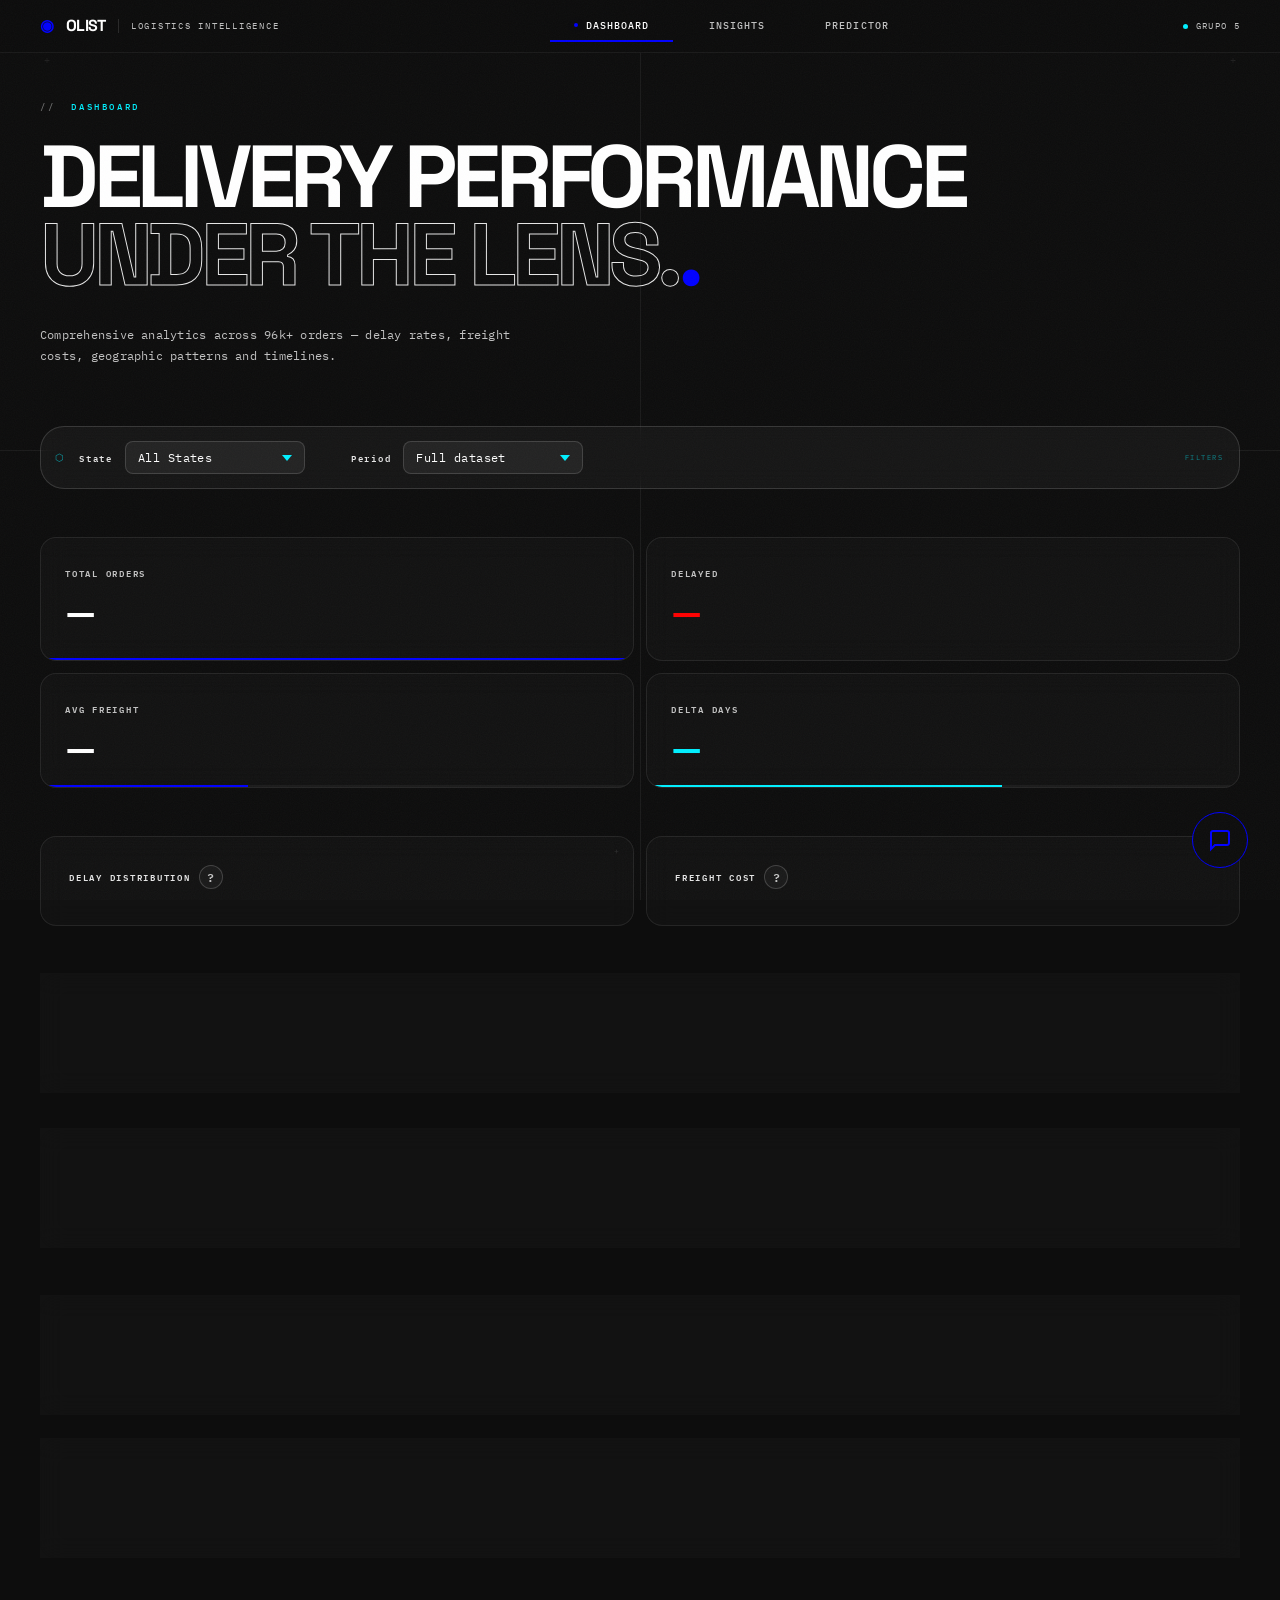
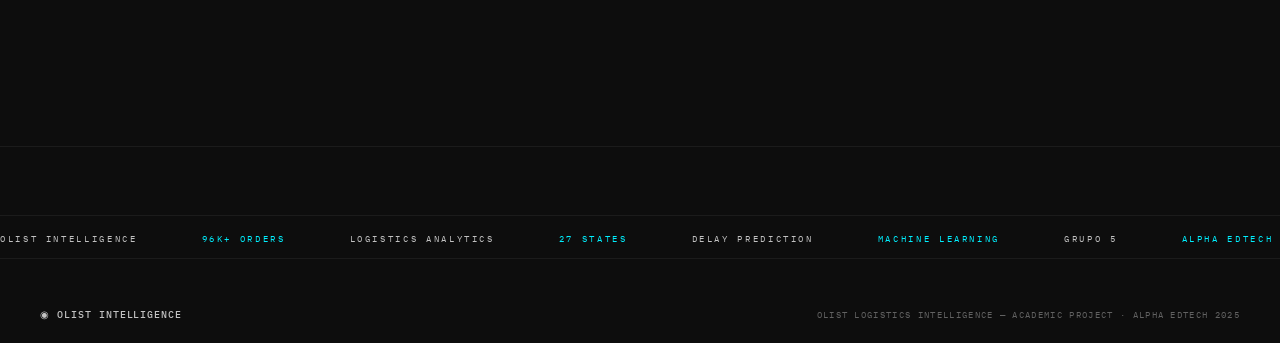
==== commit ef1f9f2c: "feat: integracao final do dashboard com filtros dinamicos e correcao de cores" ====
--- a/frontend/index.html
+++ b/frontend/index.html
@@ -7,6 +7,7 @@
     <link rel="preconnect" href="https://fonts.googleapis.com">
     <link rel="preconnect" href="https://fonts.gstatic.com" crossorigin>
     <link href="https://fonts.googleapis.com/css2?family=Space+Grotesk:wght@300;400;500;600;700&family=IBM+Plex+Mono:ital,wght@0,300;0,400;0,500;0,600;1,400&display=swap" rel="stylesheet">
+    <link rel="icon" type="image/svg+xml" href="favicon.svg">
     <link rel="stylesheet" href="css/style.css">
     <script src="https://cdn.plot.ly/plotly-2.35.0.min.js"></script>
 </head>
@@ -28,7 +29,7 @@
     <div class="fui-corner fui-corner--tl">[PROJ_ID: OLIST-2025]</div>
     <div class="fui-corner fui-corner--tr" id="fui-clock">00:00:00 UTC</div>
     <div class="fui-corner fui-corner--bl">-23.5505 / -46.6333</div>
-    <div class="fui-corner fui-corner--br">V1.0.0 — FIAP</div>
+    <div class="fui-corner fui-corner--br">V1.0.0 — ALPHA EDTECH</div>
 
     <!-- Navigation -->
     <nav id="top-nav">
@@ -52,7 +53,7 @@
             </div>
             <div class="nav-status">
                 <span class="status-dot"></span>
-                <span class="status-text">Esquadrao Delta</span>
+                <span class="status-text">GRUPO 5</span>
             </div>
         </div>
     </nav>
@@ -144,15 +145,18 @@
             </div>
 
             <!-- Map + Ranking -->
-            <div class="grid-asymmetric reveal">
+            <div class="grid-asymmetric reveal" id="dash-geo-grid">
                 <div class="glass-card chart-card">
                     <div class="chart-header">
-                        <div class="chart-label" data-i18n="dash.chartGeo">GEOGRAPHIC DISTRIBUTION</div>
+                        <div class="chart-label">
+                            <span data-i18n="dash.chartGeo">GEOGRAPHIC DISTRIBUTION</span>
+                            <span class="state-badge" id="dash-state-badge" style="display: none;"></span>
+                        </div>
                         <div class="chart-tag" data-i18n="dash.tagChoropleth">Choropleth</div>
                     </div>
                     <div id="dash-map"></div>
                 </div>
-                <div class="glass-card chart-card">
+                <div class="glass-card chart-card" id="dash-rank-card">
                     <div class="chart-header">
                         <div class="chart-label" data-i18n="dash.chartTopStates">TOP DELAY STATES</div>
                         <div class="chart-tag" data-i18n="dash.tagRanking">Ranking</div>
@@ -303,7 +307,7 @@
 
             <div class="predictor-layout reveal">
                 <!-- Form Panel -->
-                <div class="glass-card predictor-form">
+                <div class="predictor-form">
                     <div class="form-header">
                         <span class="form-header-dot"></span>
                         <span data-i18n="pred.parameters">Parameters</span>
@@ -312,78 +316,81 @@
                     <div class="form-group-label" data-i18n="pred.route">Route</div>
                     <div class="form-row">
                         <div class="form-field">
-                            <label class="field-label" data-i18n="pred.origin">Origin</label>
-                            <select id="pred-origin">
-                                <option value="AC">AC</option><option value="AL">AL</option>
-                                <option value="AM">AM</option><option value="AP">AP</option>
-                                <option value="BA">BA</option><option value="CE">CE</option>
-                                <option value="DF">DF</option><option value="ES">ES</option>
-                                <option value="GO">GO</option><option value="MA">MA</option>
-                                <option value="MG">MG</option><option value="MS">MS</option>
-                                <option value="MT">MT</option><option value="PA">PA</option>
-                                <option value="PB">PB</option><option value="PE">PE</option>
-                                <option value="PI">PI</option><option value="PR">PR</option>
-                                <option value="RJ">RJ</option><option value="RN">RN</option>
-                                <option value="RO">RO</option><option value="RR">RR</option>
-                                <option value="RS">RS</option><option value="SC">SC</option>
-                                <option value="SE">SE</option><option value="SP" selected>SP</option>
-                                <option value="TO">TO</option>
-                            </select>
-                        </div>
-                        <div class="form-field">
-                            <label class="field-label" data-i18n="pred.destination">Destination</label>
-                            <select id="pred-dest">
-                                <option value="AC">AC</option><option value="AL">AL</option>
-                                <option value="AM">AM</option><option value="AP">AP</option>
-                                <option value="BA">BA</option><option value="CE">CE</option>
-                                <option value="DF">DF</option><option value="ES">ES</option>
-                                <option value="GO">GO</option><option value="MA">MA</option>
-                                <option value="MG">MG</option><option value="MS">MS</option>
-                                <option value="MT">MT</option><option value="PA">PA</option>
-                                <option value="PB">PB</option><option value="PE">PE</option>
-                                <option value="PI">PI</option><option value="PR">PR</option>
-                                <option value="RJ" selected>RJ</option><option value="RN">RN</option>
-                                <option value="RO">RO</option><option value="RR">RR</option>
-                                <option value="RS">RS</option><option value="SC">SC</option>
-                                <option value="SE">SE</option><option value="SP">SP</option>
-                                <option value="TO">TO</option>
-                            </select>
+                            <label class="field-label" data-i18n="pred.originCep">Origin CEP (8 digits)</label>
+                            <input type="text" id="pred-origin-cep" value="01001000" maxlength="8">
+                        </div>
+                        <div class="form-field">
+                            <label class="field-label" data-i18n="pred.destCep">Dest CEP (8 digits)</label>
+                            <input type="text" id="pred-dest-cep" value="20000000" maxlength="8">
                         </div>
                     </div>
 
                     <div class="form-group-label" data-i18n="pred.product" style="margin-top:1.5rem">Product</div>
                     <div class="form-row">
+                        <div class="form-field" style="width: 100%; margin-bottom: 12px;">
+                            <label class="field-label" data-i18n="pred.category">Category</label>
+                            <select id="pred-category">
+                                <option value="beleza_saude">Beleza e Saúde</option>
+                                <option value="relogios_presentes">Relógios e Presentes</option>
+                                <option value="cama_mesa_banho">Cama, Mesa e Banho</option>
+                                <option value="esporte_lazer">Esporte e Lazer</option>
+                                <option value="informatica_acessorios">Informática e Acessórios</option>
+                                <option value="moveis_decoracao">Móveis e Decoração</option>
+                                <option value="utilidades_domesticas">Utilidades Domésticas</option>
+                                <option value="brinquedos">Brinquedos</option>
+                                <option value="automotivo">Automotivo</option>
+                                <option value="ferramentas_jardim">Ferramentas e Jardim</option>
+                            </select>
+                        </div>
+                    </div>
+                    <div class="form-row">
                         <div class="form-field">
                             <label class="field-label" data-i18n="pred.weight">Weight (g)</label>
-                            <input type="number" id="pred-weight" value="500" min="0" step="100">
+                            <input type="number" id="pred-weight" value="1000" min="0" step="100">
                         </div>
                         <div class="form-field">
                             <label class="field-label" data-i18n="pred.price">Price (R$)</label>
-                            <input type="number" id="pred-price" value="100" min="0" step="10">
+                            <input type="number" id="pred-price" value="50" min="0" step="5">
                         </div>
                     </div>
                     <div class="form-row">
                         <div class="form-field">
                             <label class="field-label" data-i18n="pred.volume">Volume (cm³)</label>
-                            <input type="number" id="pred-volume" value="1000" min="0" step="500">
+                            <input type="number" id="pred-volume" value="2000" min="0" step="100">
                         </div>
                         <div class="form-field">
                             <label class="field-label" data-i18n="pred.freight">Freight (R$)</label>
-                            <input type="number" id="pred-freight" value="25" min="0" step="5">
+                            <input type="number" id="pred-freight" value="15" min="0" step="5">
+                        </div>
+                    </div>
+                    <div class="form-row">
+                        <div class="form-field">
+                            <label class="field-label" data-i18n="pred.items">Total Items</label>
+                            <input type="number" id="pred-items" value="1" min="1" step="1">
+                        </div>
+                        <div class="form-field">
+                            <label class="field-label" data-i18n="pred.estimatedDays">Estimated Days</label>
+                            <input type="number" id="pred-estimated-days" value="10" min="1" step="1">
                         </div>
                     </div>
 
                     <div class="form-group-label" data-i18n="pred.operations" style="margin-top:1.5rem">Operations</div>
                     <div class="form-field">
-                        <label class="field-label" data-i18n-html="pred.sellerDays">Seller shipping days: <span class="field-val" id="seller-days-val">3</span></label>
-                        <input type="range" id="pred-seller-days" min="0" max="15" value="3" step="1" class="cw-range">
-                    </div>
-                    <div class="form-field">
-                        <label class="field-label" data-i18n-html="pred.purchaseDay">Purchase day: <span class="field-val" id="purchase-day-val">Mon</span></label>
-                        <input type="range" id="pred-day" min="0" max="6" value="0" step="1" class="cw-range">
-                    </div>
-
-                    <button id="pred-submit" class="btn-lime" data-i18n="pred.submit">Run Simulation →</button>
+                        <label class="field-label" data-i18n-html="pred.sellerDays">Seller shipping days: <span class="field-val" id="seller-days-val">2</span></label>
+                        <input type="range" id="pred-seller-days" min="0" max="15" value="2" step="1" class="cw-range">
+                    </div>
+                    <div class="form-row">
+                        <div class="form-field">
+                            <label class="field-label" data-i18n="pred.sellerHistory">Seller Delay Rate (0-1)</label>
+                            <input type="number" id="pred-seller-history" value="0.05" min="0" max="1" step="0.01">
+                        </div>
+                        <div class="form-field">
+                            <label class="field-label" data-i18n="pred.sellerOrders">Seller Past Orders</label>
+                            <input type="number" id="pred-seller-orders" value="50" min="0" step="10">
+                        </div>
+                    </div>
+
+                    <button id="pred-submit" class="btn-lime" data-i18n="pred.submit" style="margin-top:1.5rem">Run Simulation →</button>
                 </div>
 
                 <!-- Result Panel -->
@@ -420,21 +427,21 @@
                 <span class="ky-mx-accent">27 States</span>
                 <span>Delay Prediction</span>
                 <span class="ky-mx-accent">Machine Learning</span>
-                <span>Esquadrao Delta</span>
-                <span class="ky-mx-accent">FIAP 2025</span>
+                <span>GRUPO 5</span>
+                <span class="ky-mx-accent">ALPHA EDTECH 2025</span>
                 <span>Olist Intelligence</span>
                 <span class="ky-mx-accent">96K+ Orders</span>
                 <span>Logistics Analytics</span>
                 <span class="ky-mx-accent">27 States</span>
                 <span>Delay Prediction</span>
                 <span class="ky-mx-accent">Machine Learning</span>
-                <span>Esquadrao Delta</span>
-                <span class="ky-mx-accent">FIAP 2025</span>
+                <span>GRUPO 5</span>
+                <span class="ky-mx-accent">ALPHA EDTECH 2025</span>
             </div>
         </div>
         <div class="footer-inner">
             <span class="footer-brand">◉ Olist Intelligence</span>
-            <span class="footer-text" data-i18n="footer.text">Esquadrao Delta — CloudWalk Data Challenge</span>
+            <span class="footer-text" data-i18n="footer.text">GRUPO 5 — CloudWalk Data Challenge</span>
         </div>
     </footer>
 
--- a/frontend/css/style.css
+++ b/frontend/css/style.css
@@ -71,10 +71,12 @@
     -webkit-font-smoothing: antialiased;
     -moz-osx-font-smoothing: grayscale;
     overflow-x: hidden;
-    cursor: none;
-}
-
-a, button, select, input { cursor: none; }
+}
+
+/* Nuke total em qualquer cursor nativo do sistema — Garante latência zero e design limpo */
+html, body, *, *::before, *::after {
+    cursor: none !important;
+}
 
 /* ── Grain Overlay ───────────────────────────────────────────────────── */
 
@@ -691,6 +693,7 @@
     background: rgba(0, 240, 255, 0.03);
 }
 
+
 /* ── Grid Layouts ────────────────────────────────────────────────────── */
 
 .grid-2 {
@@ -711,13 +714,40 @@
     grid-template-columns: 1.8fr 1fr;
     gap: 12px;
     margin-bottom: 24px;
+    transition: grid-template-columns 0.4s var(--ease);
+}
+
+.grid-asymmetric.is-filtered {
+    grid-template-columns: 1fr;
 }
 
 .grid-asymmetric > .glass-card {
     border: 1px solid var(--border);
 }
 
-.grid-asymmetric > .glass-card:last-child { border: 1px solid var(--border); }
+/* State Badge in Chart Header */
+.state-badge {
+    display: inline-flex;
+    align-items: center;
+    padding: 2px 10px;
+    background: var(--accent-dim);
+    border: 1px solid var(--accent);
+    border-radius: var(--radius-pill);
+    color: var(--white);
+    font-family: var(--font-mono);
+    font-size: 0.6rem;
+    font-weight: 700;
+    margin-left: 12px;
+    letter-spacing: 0;
+    box-shadow: 0 0 10px var(--accent-glow);
+    animation: fadeIn 0.3s var(--ease);
+}
+
+.state-badge--alert {
+    background: var(--alert-glow);
+    border-color: var(--alert);
+    box-shadow: 0 0 10px var(--alert-glow);
+}
 
 /* ── Insight Sections ────────────────────────────────────────────────── */
 
@@ -850,9 +880,13 @@
     padding: 32px;
     border-radius: var(--radius-md);
     border: 1px solid var(--border);
-    background: rgba(255, 255, 255, 0.025);
-    backdrop-filter: blur(12px);
-    -webkit-backdrop-filter: blur(12px);
+    background: rgba(13, 13, 13, 0.95);
+    transition: background 0.3s var(--ease), border-color 0.3s var(--ease);
+}
+
+.predictor-form:hover {
+    background: rgba(25, 25, 25, 0.96);
+    border-color: var(--border-hover);
 }
 
 .predictor-result {
@@ -933,8 +967,7 @@
 }
 
 input[type="number"]:focus, input[type="text"]:focus {
-    border-color: var(--accent);
-    box-shadow: 0 2px 8px var(--accent-glow);
+    border-color: var(--cyan);
 }
 
 input[type="number"]::-webkit-outer-spin-button,
@@ -964,7 +997,6 @@
     padding: 10px 36px 10px 14px;
     width: 100%;
     outline: none;
-    cursor: pointer;
     transition: all 0.25s var(--ease);
     appearance: none;
     background-image: url("data:image/svg+xml,%3Csvg xmlns='http://www.w3.org/2000/svg' width='10' height='6' viewBox='0 0 10 6'%3E%3Cpath fill='%2300F0FF' d='M0 0l5 6 5-6z'/%3E%3C/svg%3E");
@@ -972,6 +1004,10 @@
     background-position: right 12px center;
 }
 
+.sidebar-toggle, .btn-primary, .btn-secondary {
+    cursor: none !important;
+}
+
 select:hover {
     border-color: rgba(255, 255, 255, 0.22);
     background: rgba(255, 255, 255, 0.06);
@@ -980,7 +1016,6 @@
 select:focus {
     border-color: var(--cyan);
     background: rgba(255, 255, 255, 0.06);
-    box-shadow: 0 0 0 2px rgba(0, 240, 255, 0.10), 0 2px 12px rgba(0, 240, 255, 0.06);
 }
 
 select option {
@@ -1022,7 +1057,6 @@
 .cdd.open .cdd-trigger {
     border-color: var(--cyan);
     background: rgba(255, 255, 255, 0.06);
-    box-shadow: 0 0 0 2px rgba(0, 240, 255, 0.10), 0 2px 12px rgba(0, 240, 255, 0.06);
 }
 
 .cdd-label {
@@ -1182,6 +1216,7 @@
     transition: all 0.3s var(--ease);
     position: relative;
     overflow: hidden;
+    z-index: 1;
 }
 
 .btn-lime::before {
@@ -1752,7 +1787,13 @@
 .js-plotly-plot:hover .plotly .modebar { opacity: 0.2 !important; }
 
 /* Legend filter hint */
-.js-plotly-plot .legend .traces { cursor: pointer; }
+/* Legend filter hint - forcando cursor none para nao conflitar com o custom dot */
+.js-plotly-plot .legend .traces, 
+.js-plotly-plot .main-svc, 
+.js-plotly-plot .draglayer,
+.js-plotly-plot .nsewdrag { 
+    cursor: none !important; 
+}
 .legend-filter-hint {
     font-family: var(--font-mono);
     font-size: 0.5rem;
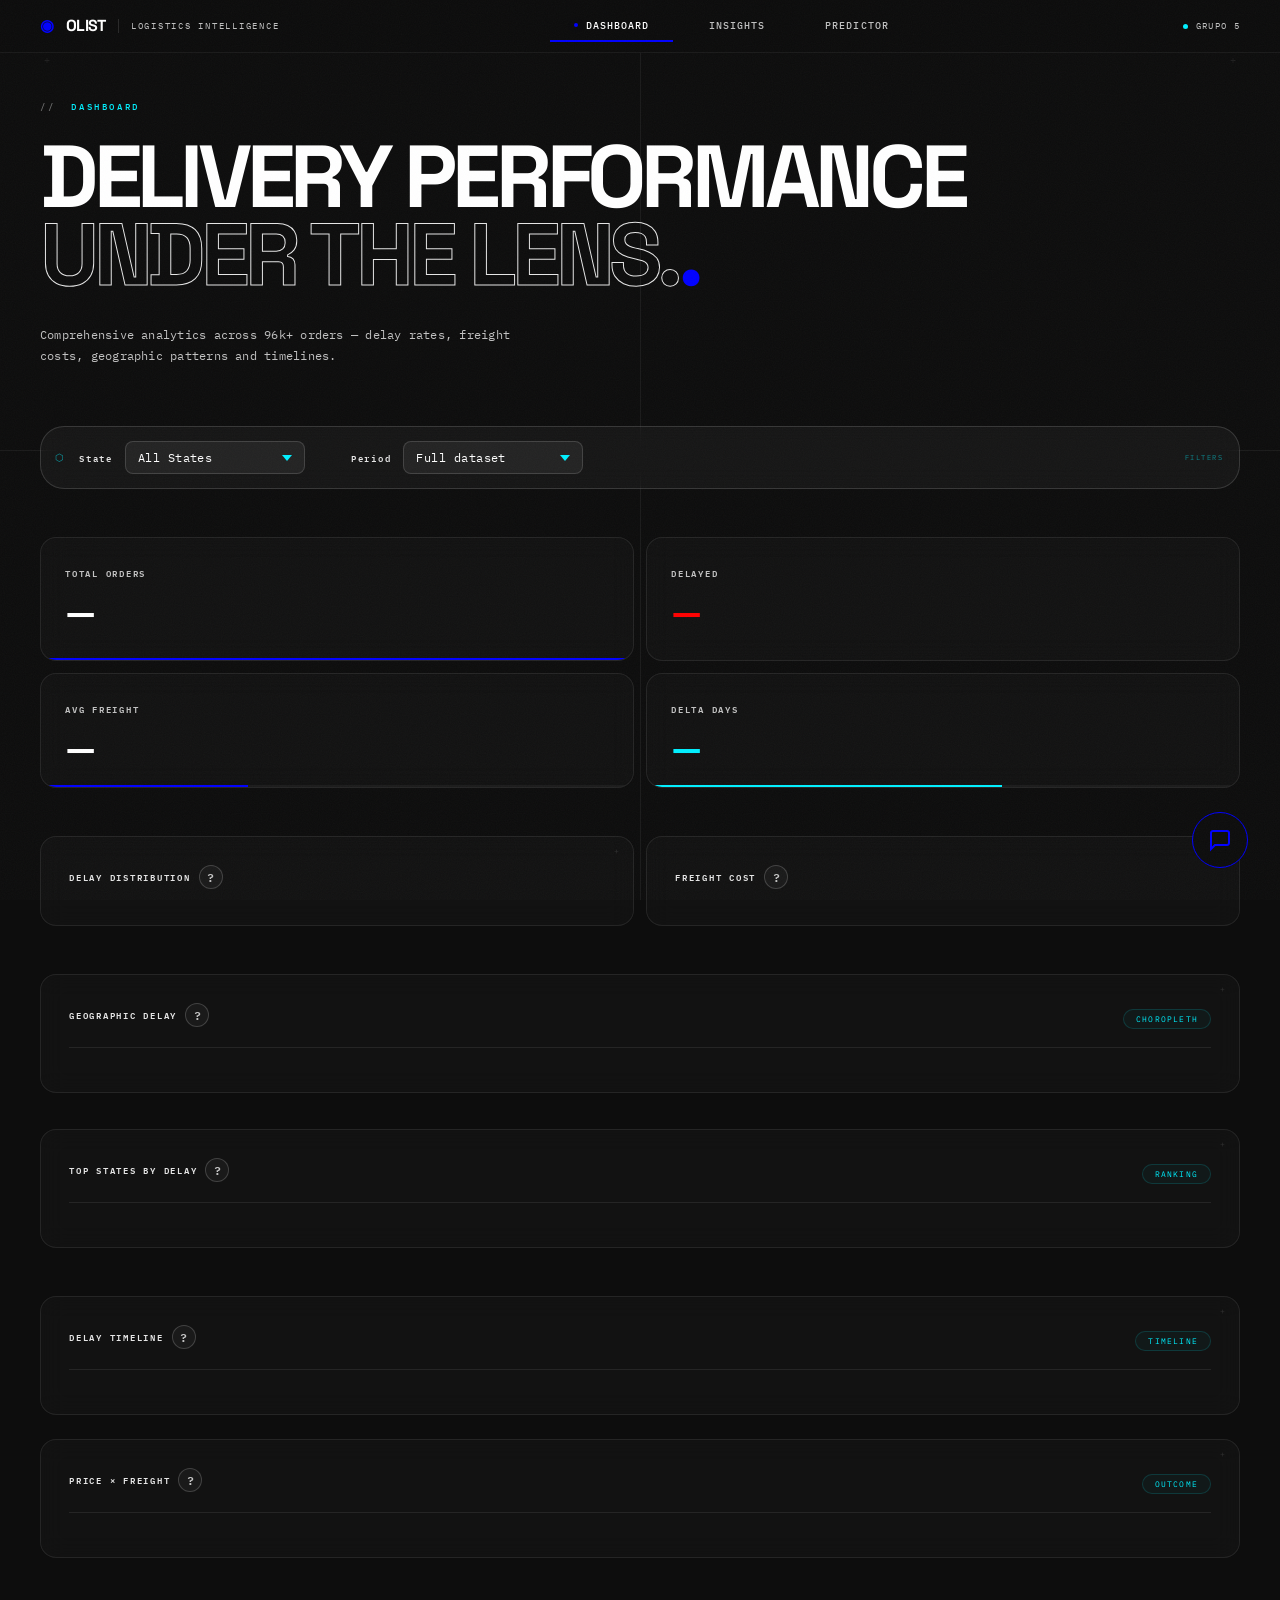
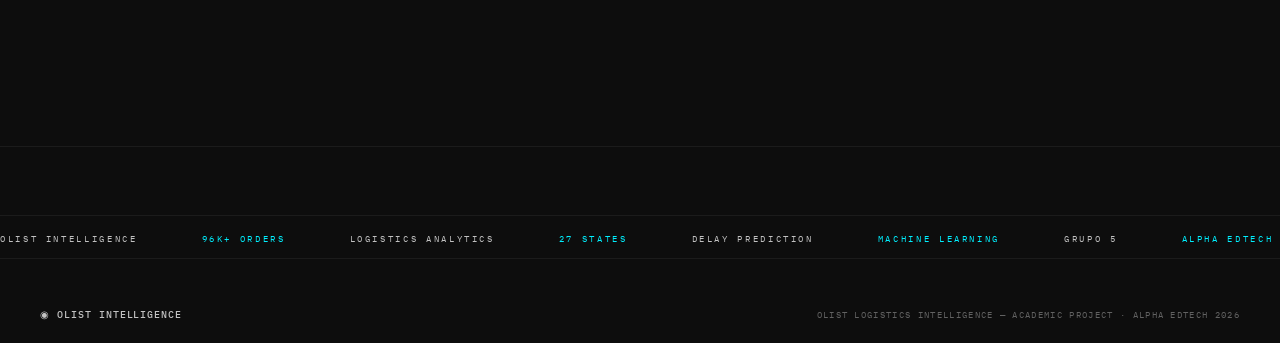
==== commit 6eedca8a: "chore: atualiza ano para 2026 e configura favicon SVG" ====
--- a/frontend/index.html
+++ b/frontend/index.html
@@ -26,7 +26,7 @@
     <span class="ky-cross ky-cross--br">+</span>
 
     <!-- Keita Yamada — FUI Metadata -->
-    <div class="fui-corner fui-corner--tl">[PROJ_ID: OLIST-2025]</div>
+    <div class="fui-corner fui-corner--tl">[PROJ_ID: OLIST-2026]</div>
     <div class="fui-corner fui-corner--tr" id="fui-clock">00:00:00 UTC</div>
     <div class="fui-corner fui-corner--bl">-23.5505 / -46.6333</div>
     <div class="fui-corner fui-corner--br">V1.0.0 — ALPHA EDTECH</div>
@@ -428,7 +428,7 @@
                 <span>Delay Prediction</span>
                 <span class="ky-mx-accent">Machine Learning</span>
                 <span>GRUPO 5</span>
-                <span class="ky-mx-accent">ALPHA EDTECH 2025</span>
+                <span class="ky-mx-accent">ALPHA EDTECH 2026</span>
                 <span>Olist Intelligence</span>
                 <span class="ky-mx-accent">96K+ Orders</span>
                 <span>Logistics Analytics</span>
@@ -436,7 +436,7 @@
                 <span>Delay Prediction</span>
                 <span class="ky-mx-accent">Machine Learning</span>
                 <span>GRUPO 5</span>
-                <span class="ky-mx-accent">ALPHA EDTECH 2025</span>
+                <span class="ky-mx-accent">ALPHA EDTECH 2026</span>
             </div>
         </div>
         <div class="footer-inner">
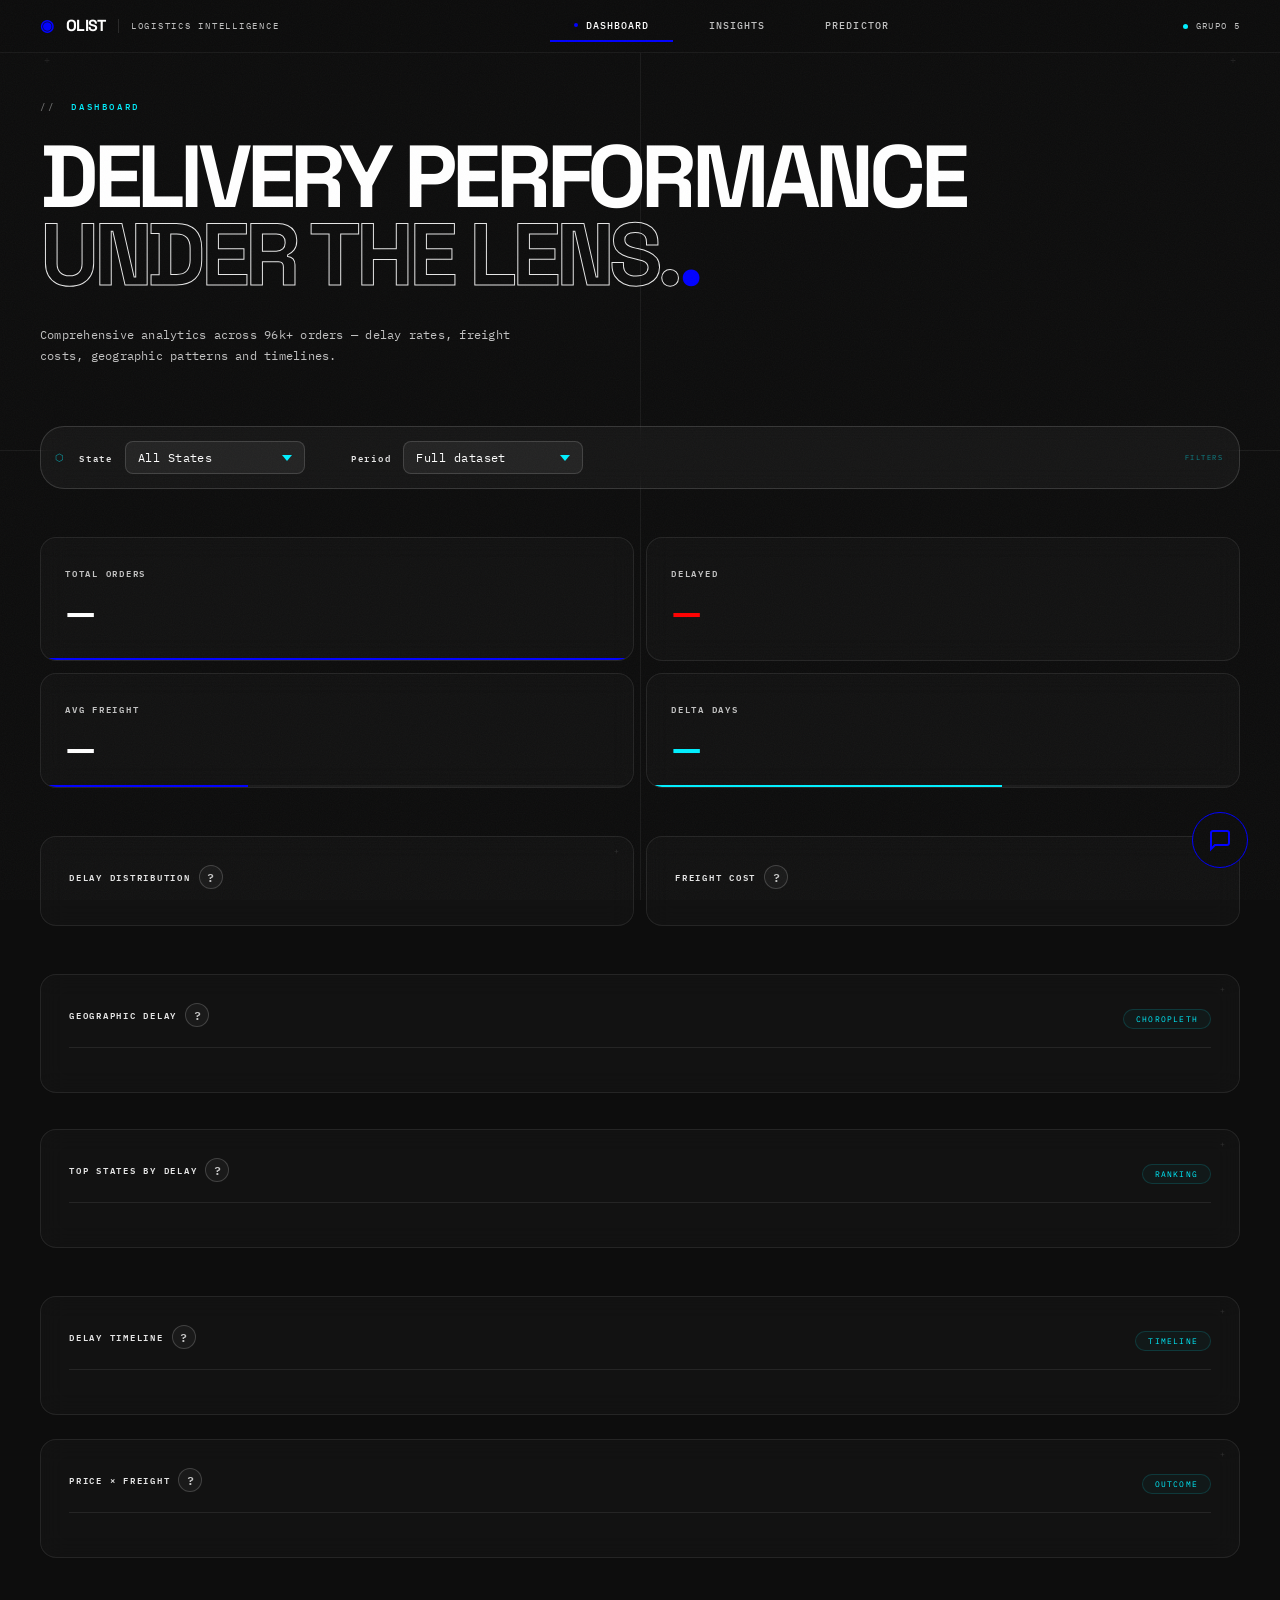
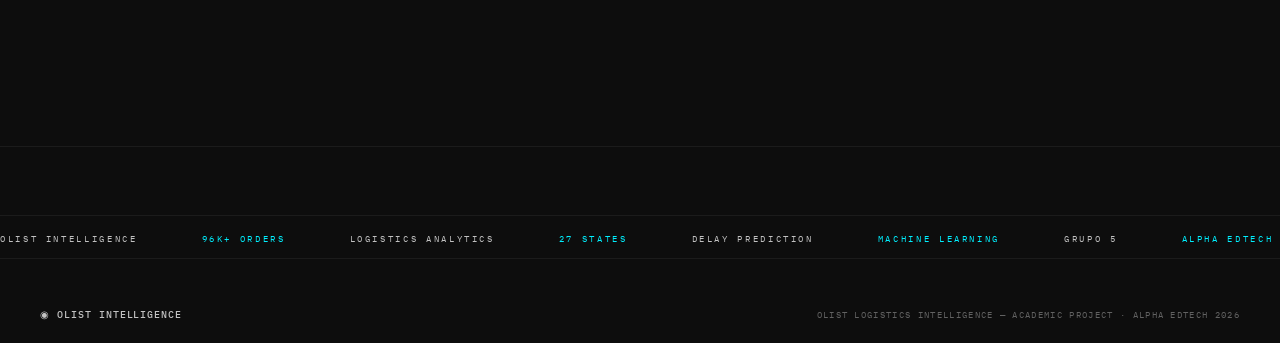
==== commit 5526b65f: "chore: migrate from docker to manual deploy + ci/cd update + test value change" ====
--- a/frontend/index.html
+++ b/frontend/index.html
@@ -3,7 +3,7 @@
 <head>
     <meta charset="UTF-8">
     <meta name="viewport" content="width=device-width, initial-scale=1.0">
-    <title data-i18n="title">Olist — Logistics Intelligence</title>
+    <title data-i18n="title">Olist | Logistics Intelligence</title>
     <link rel="preconnect" href="https://fonts.googleapis.com">
     <link rel="preconnect" href="https://fonts.gstatic.com" crossorigin>
     <link href="https://fonts.googleapis.com/css2?family=Space+Grotesk:wght@300;400;500;600;700&family=IBM+Plex+Mono:ital,wght@0,300;0,400;0,500;0,600;1,400&display=swap" rel="stylesheet">
@@ -28,7 +28,7 @@
     <!-- Keita Yamada — FUI Metadata -->
     <div class="fui-corner fui-corner--tl">[PROJ_ID: OLIST-2026]</div>
     <div class="fui-corner fui-corner--tr" id="fui-clock">00:00:00 UTC</div>
-    <div class="fui-corner fui-corner--bl">-23.5505 / -46.6333</div>
+    <div class="fui-corner fui-corner--bl">-24.5505 / -46.6333</div>
     <div class="fui-corner fui-corner--br">V1.0.0 — ALPHA EDTECH</div>
 
     <!-- Navigation -->
@@ -289,6 +289,26 @@
                 </div>
             </div>
 
+            <div class="section-divider"></div>
+
+            <!-- Section 05 — Macro-Region Routes -->
+            <div class="insight-section reveal">
+                <div class="section-side">
+                    <span class="vertical-label" data-i18n="ins.labelMacro">MACRO-REGION</span>
+                    <span class="section-num">05</span>
+                </div>
+                <div class="section-body">
+                    <h2 class="section-title" data-i18n="ins.titleMacro">Macro-Region Routes</h2>
+                    <p class="editorial" data-i18n="ins.macroText" style="margin-bottom:2rem">
+                        Detailed heatmap of delay rates between origin and destination regions.
+                        Highlights logistical bottlenecks such as Southeast to North/Northeast routes.
+                    </p>
+                    <div class="glass-card chart-card">
+                        <div id="ins-heatmap-chart"></div>
+                    </div>
+                </div>
+            </div>
+
         </section>
 
         <!-- ═══════════════════════════════════════════════════════════ -->
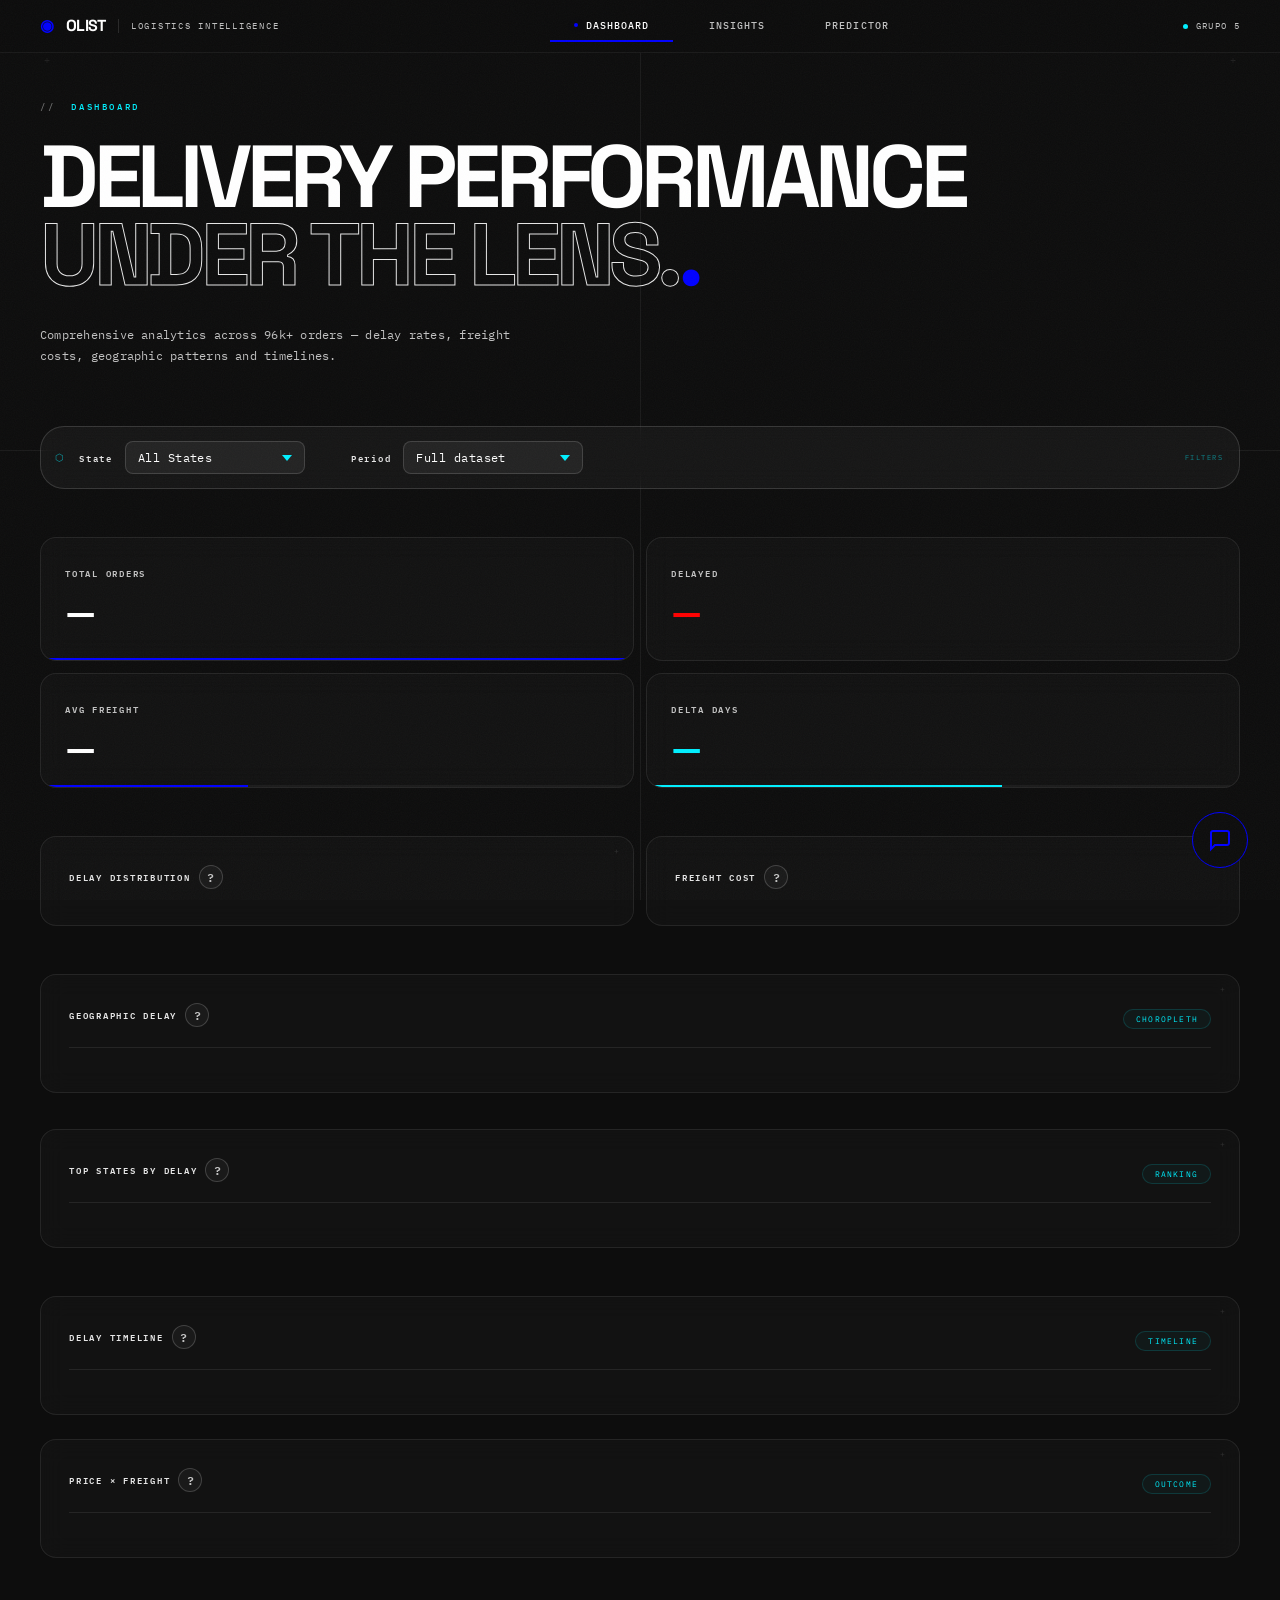
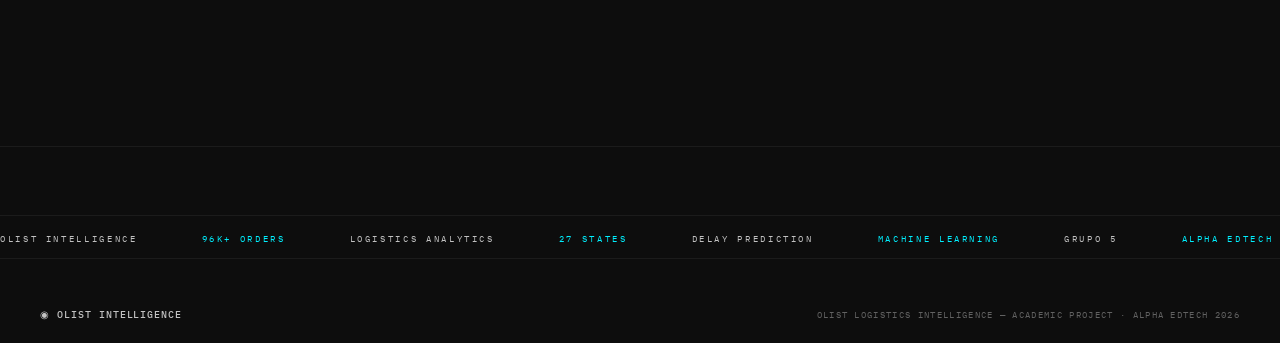
==== commit 22ba187d: "test: change test value to -25 for CI/CD validation" ====
--- a/frontend/index.html
+++ b/frontend/index.html
@@ -28,7 +28,7 @@
     <!-- Keita Yamada — FUI Metadata -->
     <div class="fui-corner fui-corner--tl">[PROJ_ID: OLIST-2026]</div>
     <div class="fui-corner fui-corner--tr" id="fui-clock">00:00:00 UTC</div>
-    <div class="fui-corner fui-corner--bl">-24.5505 / -46.6333</div>
+    <div class="fui-corner fui-corner--bl">-25.5505 / -46.6333</div>
     <div class="fui-corner fui-corner--br">V1.0.0 — ALPHA EDTECH</div>
 
     <!-- Navigation -->
